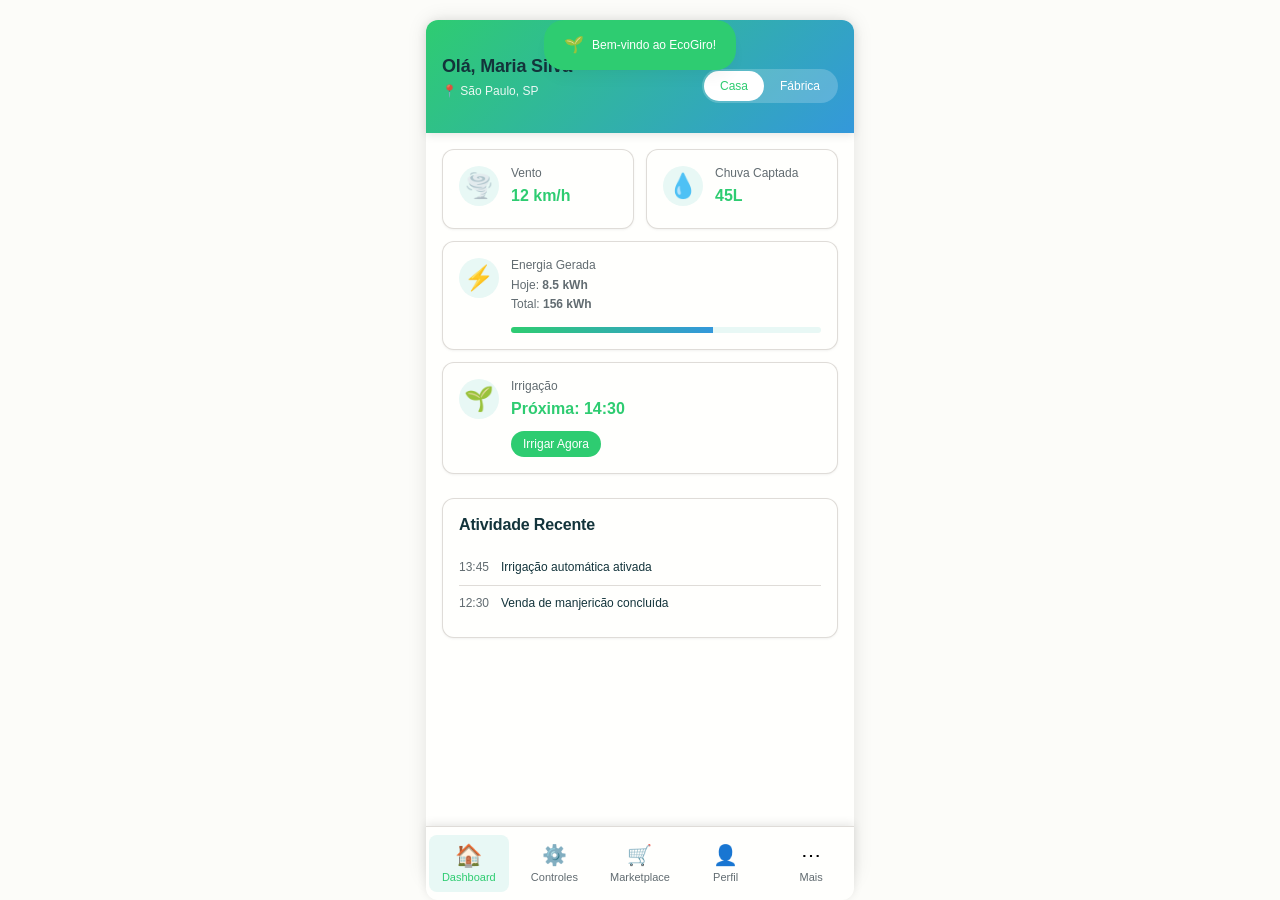
==== index.html @ 29ad1ee0 "deploy do protótipo do app" ====
<!DOCTYPE html>
<html lang="pt-BR">
<head>
    <meta charset="UTF-8">
    <meta name="viewport" content="width=device-width, initial-scale=1.0">
    <title>EPP - EcoGiro Personal Platform</title>
    <link rel="stylesheet" href="style.css">
</head>
<body>
    <!-- App Container -->
    <div class="app-container">
        <!-- Header with Mode Toggle -->
        <header class="app-header">
            <div class="header-content">
                <div class="user-greeting">
                    <h1>Olá, <span id="user-name">Maria Silva</span></h1>
                    <p class="location">📍 <span id="user-location">São Paulo, SP</span></p>
                </div>
                <div class="mode-toggle">
                    <button class="toggle-btn active" data-mode="casa">Casa</button>
                    <button class="toggle-btn" data-mode="fabrica">Fábrica</button>
                </div>
            </div>
        </header>

        <!-- Main Content -->
        <main class="app-main">
            <!-- Dashboard Screen -->
            <div class="screen active" id="dashboard-screen">
                <!-- Casa Dashboard -->
                <div class="mode-content casa-mode active">
                    <div class="metrics-grid">
                        <div class="metric-card">
                            <div class="metric-icon">🌪️</div>
                            <div class="metric-content">
                                <span class="metric-label">Vento</span>
                                <span class="metric-value" id="wind-speed">12 km/h</span>
                            </div>
                        </div>
                        <div class="metric-card">
                            <div class="metric-icon">💧</div>
                            <div class="metric-content">
                                <span class="metric-label">Chuva Captada</span>
                                <span class="metric-value" id="rain-collected">45L</span>
                            </div>
                        </div>
                        <div class="metric-card wide">
                            <div class="metric-icon">⚡</div>
                            <div class="metric-content">
                                <span class="metric-label">Energia Gerada</span>
                                <div class="energy-stats">
                                    <span class="energy-today">Hoje: <strong id="energy-today">8.5 kWh</strong></span>
                                    <span class="energy-total">Total: <strong id="energy-total">156 kWh</strong></span>
                                </div>
                                <div class="progress-bar">
                                    <div class="progress-fill" style="width: 65%"></div>
                                </div>
                            </div>
                        </div>
                        <div class="metric-card wide">
                            <div class="metric-icon">🌱</div>
                            <div class="metric-content">
                                <span class="metric-label">Irrigação</span>
                                <span class="metric-value" id="irrigation-status">Próxima: 14:30</span>
                                <button class="quick-action-btn">Irrigar Agora</button>
                            </div>
                        </div>
                    </div>
                    <div class="recent-activity">
                        <h3>Atividade Recente</h3>
                        <div class="activity-item">
                            <span class="activity-time">13:45</span>
                            <span class="activity-text">Irrigação automática ativada</span>
                        </div>
                        <div class="activity-item">
                            <span class="activity-time">12:30</span>
                            <span class="activity-text">Venda de manjericão concluída</span>
                        </div>
                    </div>
                </div>

                <!-- Fábrica Dashboard -->
                <div class="mode-content fabrica-mode">
                    <div class="metrics-grid">
                        <div class="metric-card">
                            <div class="metric-icon">🏭</div>
                            <div class="metric-content">
                                <span class="metric-label">Fumaça Captada</span>
                                <span class="metric-value" id="smoke-captured">89%</span>
                            </div>
                        </div>
                        <div class="metric-card">
                            <div class="metric-icon">⚡</div>
                            <div class="metric-content">
                                <span class="metric-label">Energia Gerada</span>
                                <span class="metric-value" id="energy-generated">245 kWh</span>
                            </div>
                        </div>
                        <div class="metric-card wide">
                            <div class="metric-icon">🌍</div>
                            <div class="metric-content">
                                <span class="metric-label">Redução de CO₂</span>
                                <span class="metric-value" id="co2-reduction">1.2 ton</span>
                                <div class="environmental-impact">
                                    <span class="impact-text">Equivale a 52 árvores plantadas</span>
                                </div>
                            </div>
                        </div>
                        <div class="metric-card">
                            <div class="metric-icon">🌡️</div>
                            <div class="metric-content">
                                <span class="metric-label">Temperatura</span>
                                <span class="metric-value" id="system-temp">65°C</span>
                            </div>
                        </div>
                        <div class="metric-card">
                            <div class="metric-icon">📊</div>
                            <div class="metric-content">
                                <span class="metric-label">Eficiência</span>
                                <span class="metric-value" id="efficiency">94%</span>
                            </div>
                        </div>
                    </div>
                    <div class="cost-savings">
                        <h3>Economia Total</h3>
                        <div class="savings-amount" id="cost-savings">R$ 3.450</div>
                        <div class="savings-period">Este mês</div>
                    </div>
                </div>
            </div>

            <!-- Controls Screen -->
            <div class="screen" id="controls-screen">
                <!-- Casa Controls -->
                <div class="mode-content casa-mode active">
                    <div class="control-section">
                        <h3>Controle de Irrigação</h3>
                        <div class="irrigation-toggle">
                            <button class="toggle-option active">Automático</button>
                            <button class="toggle-option">Manual</button>
                        </div>
                        <div class="irrigation-schedule">
                            <h4>Agendamento</h4>
                            <div class="schedule-options">
                                <div class="schedule-card">
                                    <span class="schedule-time">06:00</span>
                                    <span class="schedule-status active">Ativo</span>
                                </div>
                                <div class="schedule-card">
                                    <span class="schedule-time">14:30</span>
                                    <span class="schedule-status active">Ativo</span>
                                </div>
                                <div class="schedule-card">
                                    <span class="schedule-time">18:00</span>
                                    <span class="schedule-status">Inativo</span>
                                </div>
                            </div>
                        </div>
                        <div class="garden-status">
                            <h4>Status do Jardim</h4>
                            <div class="plant-sensors">
                                <div class="sensor-item">
                                    <span class="sensor-name">Zona 1 - Temperos</span>
                                    <span class="sensor-status good">●</span>
                                </div>
                                <div class="sensor-item">
                                    <span class="sensor-name">Zona 2 - Hortaliças</span>
                                    <span class="sensor-status warning">●</span>
                                </div>
                                <div class="sensor-item">
                                    <span class="sensor-name">Zona 3 - Flores</span>
                                    <span class="sensor-status good">●</span>
                                </div>
                            </div>
                        </div>
                    </div>
                </div>

                <!-- Fábrica Controls -->
                <div class="mode-content fabrica-mode">
                    <div class="control-section">
                        <h3>Monitoramento de Equipamentos</h3>
                        <div class="equipment-grid">
                            <div class="equipment-card">
                                <div class="equipment-icon">🌪️</div>
                                <div class="equipment-info">
                                    <h4>Turbinas</h4>
                                    <span class="equipment-status">1850 RPM</span>
                                    <span class="equipment-health good">Funcionando</span>
                                </div>
                            </div>
                            <div class="equipment-card">
                                <div class="equipment-icon">🔧</div>
                                <div class="equipment-info">
                                    <h4>Filtros de Carbono</h4>
                                    <span class="equipment-status">92% Eficiência</span>
                                    <span class="equipment-health good">Ótimo</span>
                                </div>
                            </div>
                            <div class="equipment-card">
                                <div class="equipment-icon">⚡</div>
                                <div class="equipment-info">
                                    <h4>Aerogeradores</h4>
                                    <span class="equipment-status">245 kWh</span>
                                    <span class="equipment-health warning">Manutenção em 15d</span>
                                </div>
                            </div>
                        </div>
                        <div class="maintenance-alerts">
                            <h4>Alertas de Manutenção</h4>
                            <div class="alert-item">
                                <span class="alert-priority medium">●</span>
                                <div class="alert-content">
                                    <span class="alert-text">Limpeza filtros - Zona A</span>
                                    <span class="alert-date">Em 3 dias</span>
                                </div>
                            </div>
                        </div>
                    </div>
                </div>
            </div>

            <!-- Marketplace/Certificates Screen -->
            <div class="screen" id="marketplace-screen">
                <!-- Casa Marketplace -->
                <div class="mode-content casa-mode active">
                    <div class="marketplace-header">
                        <h3>Marketplace de Plantas</h3>
                        <div class="search-filters">
                            <input type="text" placeholder="Buscar plantas..." class="search-input">
                            <select class="filter-select">
                                <option>Todas as categorias</option>
                                <option>Temperos</option>
                                <option>Hortaliças</option>
                                <option>Flores</option>
                            </select>
                        </div>
                    </div>
                    <div class="plants-grid" id="plants-grid">
                        <!-- Plants will be populated by JavaScript -->
                    </div>
                </div>

                <!-- Fábrica Certificates -->
                <div class="mode-content fabrica-mode">
                    <div class="certificates-section">
                        <h3>Certificações e Relatórios</h3>
                        <div class="certificates-grid">
                            <div class="certificate-card">
                                <div class="certificate-icon">📜</div>
                                <div class="certificate-info">
                                    <h4>ISO 14001</h4>
                                    <span class="certificate-status valid">Válido até 2025</span>
                                </div>
                            </div>
                            <div class="certificate-card">
                                <div class="certificate-icon">🌱</div>
                                <div class="certificate-info">
                                    <h4>ESG Compliance</h4>
                                    <span class="certificate-status valid">Atualizado</span>
                                </div>
                            </div>
                            <div class="certificate-card">
                                <div class="certificate-icon">💰</div>
                                <div class="certificate-info">
                                    <h4>Créditos de Carbono</h4>
                                    <span class="certificate-status">145 créditos</span>
                                </div>
                            </div>
                        </div>
                        <div class="reports-section">
                            <h4>Relatórios Automáticos</h4>
                            <button class="btn btn--primary">Gerar Relatório Mensal</button>
                            <button class="btn btn--outline">Histórico de Auditoria</button>
                        </div>
                    </div>
                </div>
            </div>

            <!-- Profile Screen -->
            <div class="screen" id="profile-screen">
                <div class="profile-header">
                    <div class="profile-avatar">👤</div>
                    <div class="profile-info">
                        <h3 id="profile-name">Maria Silva</h3>
                        <div class="profile-level">
                            <span class="level-badge">Nível <span id="user-level">15</span></span>
                            <div class="level-progress">
                                <div class="level-progress-fill" style="width: 75%"></div>
                            </div>
                        </div>
                    </div>
                </div>
                <div class="sustainability-score">
                    <h4>Pontuação de Sustentabilidade</h4>
                    <div class="score-circle">
                        <div class="score-value" id="sustainability-score">2450</div>
                        <div class="score-label">pontos</div>
                    </div>
                </div>
                <div class="achievements-section">
                    <h4>Conquistas</h4>
                    <div class="achievements-grid" id="achievements-grid">
                        <!-- Achievements will be populated by JavaScript -->
                    </div>
                </div>
                <div class="stats-section">
                    <h4>Estatísticas</h4>
                    <div class="stats-grid">
                        <div class="stat-item">
                            <span class="stat-value" id="plants-sold">23</span>
                            <span class="stat-label">Plantas vendidas</span>
                        </div>
                        <div class="stat-item">
                            <span class="stat-value" id="water-saved">340L</span>
                            <span class="stat-label">Água economizada</span>
                        </div>
                        <div class="stat-item">
                            <span class="stat-value" id="energy-generated-stat">156 kWh</span>
                            <span class="stat-label">Energia gerada</span>
                        </div>
                    </div>
                </div>
            </div>

            <!-- More Screen -->
            <div class="screen" id="more-screen">
                <div class="more-content">
                    <h3>Configurações e Mais</h3>
                    <div class="settings-group">
                        <h4>Preferências</h4>
                        <div class="setting-item">
                            <span class="setting-label">Tema escuro</span>
                            <div class="toggle-switch">
                                <input type="checkbox" id="dark-mode-toggle">
                                <label for="dark-mode-toggle"></label>
                            </div>
                        </div>
                        <div class="setting-item">
                            <span class="setting-label">Notificações</span>
                            <div class="toggle-switch">
                                <input type="checkbox" id="notifications-toggle" checked>
                                <label for="notifications-toggle"></label>
                            </div>
                        </div>
                    </div>
                    <div class="settings-group">
                        <h4>Conta</h4>
                        <div class="setting-item">
                            <span class="setting-label">Editar Perfil</span>
                            <span class="setting-arrow">›</span>
                        </div>
                        <div class="setting-item">
                            <span class="setting-label">Conectar com Cooperativas</span>
                            <span class="setting-arrow">›</span>
                        </div>
                    </div>
                    <div class="settings-group">
                        <h4>Suporte</h4>
                        <div class="setting-item">
                            <span class="setting-label">Central de Ajuda</span>
                            <span class="setting-arrow">›</span>
                        </div>
                        <div class="setting-item">
                            <span class="setting-label">Fale Conosco</span>
                            <span class="setting-arrow">›</span>
                        </div>
                    </div>
                </div>
            </div>
        </main>

        <!-- Bottom Navigation -->
        <nav class="bottom-nav">
            <button class="nav-tab active" data-screen="dashboard">
                <span class="nav-icon">🏠</span>
                <span class="nav-label">Dashboard</span>
            </button>
            <button class="nav-tab" data-screen="controls">
                <span class="nav-icon">⚙️</span>
                <span class="nav-label">Controles</span>
            </button>
            <button class="nav-tab" data-screen="marketplace">
                <span class="nav-icon">🛒</span>
                <span class="nav-label">Marketplace</span>
            </button>
            <button class="nav-tab" data-screen="profile">
                <span class="nav-icon">👤</span>
                <span class="nav-label">Perfil</span>
            </button>
            <button class="nav-tab" data-screen="more">
                <span class="nav-icon">⋯</span>
                <span class="nav-label">Mais</span>
            </button>
        </nav>
    </div>

    <!-- Notification Toast -->
    <div id="notification-toast" class="notification-toast">
        <div class="toast-content">
            <span class="toast-icon">🔔</span>
            <span class="toast-message">Irrigação automática iniciada</span>
        </div>
    </div>

    <script src="app.js"></script>
</body>
</html>
---- style.css ----
:root {
  /* Colors */
  --color-background: rgba(252, 252, 249, 1);
  --color-surface: rgba(255, 255, 253, 1);
  --color-text: rgba(19, 52, 59, 1);
  --color-text-secondary: rgba(98, 108, 113, 1);
  --color-primary: rgba(33, 128, 141, 1);
  --color-primary-hover: rgba(29, 116, 128, 1);
  --color-primary-active: rgba(26, 104, 115, 1);
  --color-secondary: rgba(94, 82, 64, 0.12);
  --color-secondary-hover: rgba(94, 82, 64, 0.2);
  --color-secondary-active: rgba(94, 82, 64, 0.25);
  --color-border: rgba(94, 82, 64, 0.2);
  --color-btn-primary-text: rgba(252, 252, 249, 1);
  --color-card-border: rgba(94, 82, 64, 0.12);
  --color-card-border-inner: rgba(94, 82, 64, 0.12);
  --color-error: rgba(192, 21, 47, 1);
  --color-success: rgba(33, 128, 141, 1);
  --color-warning: rgba(168, 75, 47, 1);
  --color-info: rgba(98, 108, 113, 1);
  --color-focus-ring: rgba(33, 128, 141, 0.4);
  --color-select-caret: rgba(19, 52, 59, 0.8);

  /* Common style patterns */
  --focus-ring: 0 0 0 3px var(--color-focus-ring);
  --focus-outline: 2px solid var(--color-primary);
  --status-bg-opacity: 0.15;
  --status-border-opacity: 0.25;
  --select-caret-light: url("data:image/svg+xml,%3Csvg xmlns='http://www.w3.org/2000/svg' width='16' height='16' viewBox='0 0 24 24' fill='none' stroke='%23134252' stroke-width='2' stroke-linecap='round' stroke-linejoin='round'%3E%3Cpolyline points='6 9 12 15 18 9'%3E%3C/polyline%3E%3C/svg%3E");
  --select-caret-dark: url("data:image/svg+xml,%3Csvg xmlns='http://www.w3.org/2000/svg' width='16' height='16' viewBox='0 0 24 24' fill='none' stroke='%23f5f5f5' stroke-width='2' stroke-linecap='round' stroke-linejoin='round'%3E%3Cpolyline points='6 9 12 15 18 9'%3E%3C/polyline%3E%3C/svg%3E");

  /* RGB versions for opacity control */
  --color-success-rgb: 33, 128, 141;
  --color-error-rgb: 192, 21, 47;
  --color-warning-rgb: 168, 75, 47;
  --color-info-rgb: 98, 108, 113;

  /* Typography */
  --font-family-base: "FKGroteskNeue", "Geist", "Inter", -apple-system,
    BlinkMacSystemFont, "Segoe UI", Roboto, sans-serif;
  --font-family-mono: "Berkeley Mono", ui-monospace, SFMono-Regular, Menlo,
    Monaco, Consolas, monospace;
  --font-size-xs: 11px;
  --font-size-sm: 12px;
  --font-size-base: 14px;
  --font-size-md: 14px;
  --font-size-lg: 16px;
  --font-size-xl: 18px;
  --font-size-2xl: 20px;
  --font-size-3xl: 24px;
  --font-size-4xl: 30px;
  --font-weight-normal: 400;
  --font-weight-medium: 500;
  --font-weight-semibold: 550;
  --font-weight-bold: 600;
  --line-height-tight: 1.2;
  --line-height-normal: 1.5;
  --letter-spacing-tight: -0.01em;

  /* Spacing */
  --space-0: 0;
  --space-1: 1px;
  --space-2: 2px;
  --space-4: 4px;
  --space-6: 6px;
  --space-8: 8px;
  --space-10: 10px;
  --space-12: 12px;
  --space-16: 16px;
  --space-20: 20px;
  --space-24: 24px;
  --space-32: 32px;

  /* Border Radius */
  --radius-sm: 6px;
  --radius-base: 8px;
  --radius-md: 10px;
  --radius-lg: 12px;
  --radius-full: 9999px;

  /* Shadows */
  --shadow-xs: 0 1px 2px rgba(0, 0, 0, 0.02);
  --shadow-sm: 0 1px 3px rgba(0, 0, 0, 0.04), 0 1px 2px rgba(0, 0, 0, 0.02);
  --shadow-md: 0 4px 6px -1px rgba(0, 0, 0, 0.04),
    0 2px 4px -1px rgba(0, 0, 0, 0.02);
  --shadow-lg: 0 10px 15px -3px rgba(0, 0, 0, 0.04),
    0 4px 6px -2px rgba(0, 0, 0, 0.02);
  --shadow-inset-sm: inset 0 1px 0 rgba(255, 255, 255, 0.15),
    inset 0 -1px 0 rgba(0, 0, 0, 0.03);

  /* Animation */
  --duration-fast: 150ms;
  --duration-normal: 250ms;
  --ease-standard: cubic-bezier(0.16, 1, 0.3, 1);

  /* Layout */
  --container-sm: 640px;
  --container-md: 768px;
  --container-lg: 1024px;
  --container-xl: 1280px;
}

/* Dark mode colors */
@media (prefers-color-scheme: dark) {
  :root {
    --color-background: rgba(31, 33, 33, 1);
    --color-surface: rgba(38, 40, 40, 1);
    --color-text: rgba(245, 245, 245, 1);
    --color-text-secondary: rgba(167, 169, 169, 0.7);
    --color-primary: rgba(50, 184, 198, 1);
    --color-primary-hover: rgba(45, 166, 178, 1);
    --color-primary-active: rgba(41, 150, 161, 1);
    --color-secondary: rgba(119, 124, 124, 0.15);
    --color-secondary-hover: rgba(119, 124, 124, 0.25);
    --color-secondary-active: rgba(119, 124, 124, 0.3);
    --color-border: rgba(119, 124, 124, 0.3);
    --color-error: rgba(255, 84, 89, 1);
    --color-success: rgba(50, 184, 198, 1);
    --color-warning: rgba(230, 129, 97, 1);
    --color-info: rgba(167, 169, 169, 1);
    --color-focus-ring: rgba(50, 184, 198, 0.4);
    --color-btn-primary-text: rgba(19, 52, 59, 1);
    --color-card-border: rgba(119, 124, 124, 0.2);
    --color-card-border-inner: rgba(119, 124, 124, 0.15);
    --shadow-inset-sm: inset 0 1px 0 rgba(255, 255, 255, 0.1),
      inset 0 -1px 0 rgba(0, 0, 0, 0.15);
    --button-border-secondary: rgba(119, 124, 124, 0.2);
    --color-border-secondary: rgba(119, 124, 124, 0.2);
    --color-select-caret: rgba(245, 245, 245, 0.8);

    /* Common style patterns - updated for dark mode */
    --focus-ring: 0 0 0 3px var(--color-focus-ring);
    --focus-outline: 2px solid var(--color-primary);
    --status-bg-opacity: 0.15;
    --status-border-opacity: 0.25;
    --select-caret-light: url("data:image/svg+xml,%3Csvg xmlns='http://www.w3.org/2000/svg' width='16' height='16' viewBox='0 0 24 24' fill='none' stroke='%23134252' stroke-width='2' stroke-linecap='round' stroke-linejoin='round'%3E%3Cpolyline points='6 9 12 15 18 9'%3E%3C/polyline%3E%3C/svg%3E");
    --select-caret-dark: url("data:image/svg+xml,%3Csvg xmlns='http://www.w3.org/2000/svg' width='16' height='16' viewBox='0 0 24 24' fill='none' stroke='%23f5f5f5' stroke-width='2' stroke-linecap='round' stroke-linejoin='round'%3E%3Cpolyline points='6 9 12 15 18 9'%3E%3C/polyline%3E%3C/svg%3E");

    /* RGB versions for dark mode */
    --color-success-rgb: 50, 184, 198;
    --color-error-rgb: 255, 84, 89;
    --color-warning-rgb: 230, 129, 97;
    --color-info-rgb: 167, 169, 169;
  }
}

/* Data attribute for manual theme switching */
[data-color-scheme="dark"] {
  --color-background: rgba(31, 33, 33, 1);
  --color-surface: rgba(38, 40, 40, 1);
  --color-text: rgba(245, 245, 245, 1);
  --color-text-secondary: rgba(167, 169, 169, 0.7);
  --color-primary: rgba(50, 184, 198, 1);
  --color-primary-hover: rgba(45, 166, 178, 1);
  --color-primary-active: rgba(41, 150, 161, 1);
  --color-secondary: rgba(119, 124, 124, 0.15);
  --color-secondary-hover: rgba(119, 124, 124, 0.25);
  --color-secondary-active: rgba(119, 124, 124, 0.3);
  --color-border: rgba(119, 124, 124, 0.3);
  --color-error: rgba(255, 84, 89, 1);
  --color-success: rgba(50, 184, 198, 1);
  --color-warning: rgba(230, 129, 97, 1);
  --color-info: rgba(167, 169, 169, 1);
  --color-focus-ring: rgba(50, 184, 198, 0.4);
  --color-btn-primary-text: rgba(19, 52, 59, 1);
  --color-card-border: rgba(119, 124, 124, 0.15);
  --color-card-border-inner: rgba(119, 124, 124, 0.15);
  --shadow-inset-sm: inset 0 1px 0 rgba(255, 255, 255, 0.1),
    inset 0 -1px 0 rgba(0, 0, 0, 0.15);
  --color-border-secondary: rgba(119, 124, 124, 0.2);
  --color-select-caret: rgba(245, 245, 245, 0.8);

  /* Common style patterns - updated for dark mode */
  --focus-ring: 0 0 0 3px var(--color-focus-ring);
  --focus-outline: 2px solid var(--color-primary);
  --status-bg-opacity: 0.15;
  --status-border-opacity: 0.25;
  --select-caret-light: url("data:image/svg+xml,%3Csvg xmlns='http://www.w3.org/2000/svg' width='16' height='16' viewBox='0 0 24 24' fill='none' stroke='%23134252' stroke-width='2' stroke-linecap='round' stroke-linejoin='round'%3E%3Cpolyline points='6 9 12 15 18 9'%3E%3C/polyline%3E%3C/svg%3E");
  --select-caret-dark: url("data:image/svg+xml,%3Csvg xmlns='http://www.w3.org/2000/svg' width='16' height='16' viewBox='0 0 24 24' fill='none' stroke='%23f5f5f5' stroke-width='2' stroke-linecap='round' stroke-linejoin='round'%3E%3Cpolyline points='6 9 12 15 18 9'%3E%3C/polyline%3E%3C/svg%3E");

  /* RGB versions for dark mode */
  --color-success-rgb: 50, 184, 198;
  --color-error-rgb: 255, 84, 89;
  --color-warning-rgb: 230, 129, 97;
  --color-info-rgb: 167, 169, 169;
}

[data-color-scheme="light"] {
  --color-background: rgba(252, 252, 249, 1);
  --color-surface: rgba(255, 255, 253, 1);
  --color-text: rgba(19, 52, 59, 1);
  --color-text-secondary: rgba(98, 108, 113, 1);
  --color-primary: rgba(33, 128, 141, 1);
  --color-primary-hover: rgba(29, 116, 128, 1);
  --color-primary-active: rgba(26, 104, 115, 1);
  --color-secondary: rgba(94, 82, 64, 0.12);
  --color-secondary-hover: rgba(94, 82, 64, 0.2);
  --color-secondary-active: rgba(94, 82, 64, 0.25);
  --color-border: rgba(94, 82, 64, 0.2);
  --color-btn-primary-text: rgba(252, 252, 249, 1);
  --color-card-border: rgba(94, 82, 64, 0.12);
  --color-card-border-inner: rgba(94, 82, 64, 0.12);
  --color-error: rgba(192, 21, 47, 1);
  --color-success: rgba(33, 128, 141, 1);
  --color-warning: rgba(168, 75, 47, 1);
  --color-info: rgba(98, 108, 113, 1);
  --color-focus-ring: rgba(33, 128, 141, 0.4);

  /* RGB versions for light mode */
  --color-success-rgb: 33, 128, 141;
  --color-error-rgb: 192, 21, 47;
  --color-warning-rgb: 168, 75, 47;
  --color-info-rgb: 98, 108, 113;
}

/* Base styles */
html {
  font-size: var(--font-size-base);
  font-family: var(--font-family-base);
  line-height: var(--line-height-normal);
  color: var(--color-text);
  background-color: var(--color-background);
  -webkit-font-smoothing: antialiased;
  box-sizing: border-box;
}

body {
  margin: 0;
  padding: 0;
}

*,
*::before,
*::after {
  box-sizing: inherit;
}

/* Typography */
h1,
h2,
h3,
h4,
h5,
h6 {
  margin: 0;
  font-weight: var(--font-weight-semibold);
  line-height: var(--line-height-tight);
  color: var(--color-text);
  letter-spacing: var(--letter-spacing-tight);
}

h1 {
  font-size: var(--font-size-4xl);
}
h2 {
  font-size: var(--font-size-3xl);
}
h3 {
  font-size: var(--font-size-2xl);
}
h4 {
  font-size: var(--font-size-xl);
}
h5 {
  font-size: var(--font-size-lg);
}
h6 {
  font-size: var(--font-size-md);
}

p {
  margin: 0 0 var(--space-16) 0;
}

a {
  color: var(--color-primary);
  text-decoration: none;
  transition: color var(--duration-fast) var(--ease-standard);
}

a:hover {
  color: var(--color-primary-hover);
}

code,
pre {
  font-family: var(--font-family-mono);
  font-size: calc(var(--font-size-base) * 0.95);
  background-color: var(--color-secondary);
  border-radius: var(--radius-sm);
}

code {
  padding: var(--space-1) var(--space-4);
}

pre {
  padding: var(--space-16);
  margin: var(--space-16) 0;
  overflow: auto;
  border: 1px solid var(--color-border);
}

pre code {
  background: none;
  padding: 0;
}

/* Buttons */
.btn {
  display: inline-flex;
  align-items: center;
  justify-content: center;
  padding: var(--space-8) var(--space-16);
  border-radius: var(--radius-base);
  font-size: var(--font-size-base);
  font-weight: 500;
  line-height: 1.5;
  cursor: pointer;
  transition: all var(--duration-normal) var(--ease-standard);
  border: none;
  text-decoration: none;
  position: relative;
}

.btn:focus-visible {
  outline: none;
  box-shadow: var(--focus-ring);
}

.btn--primary {
  background: var(--color-primary);
  color: var(--color-btn-primary-text);
}

.btn--primary:hover {
  background: var(--color-primary-hover);
}

.btn--primary:active {
  background: var(--color-primary-active);
}

.btn--secondary {
  background: var(--color-secondary);
  color: var(--color-text);
}

.btn--secondary:hover {
  background: var(--color-secondary-hover);
}

.btn--secondary:active {
  background: var(--color-secondary-active);
}

.btn--outline {
  background: transparent;
  border: 1px solid var(--color-border);
  color: var(--color-text);
}

.btn--outline:hover {
  background: var(--color-secondary);
}

.btn--sm {
  padding: var(--space-4) var(--space-12);
  font-size: var(--font-size-sm);
  border-radius: var(--radius-sm);
}

.btn--lg {
  padding: var(--space-10) var(--space-20);
  font-size: var(--font-size-lg);
  border-radius: var(--radius-md);
}

.btn--full-width {
  width: 100%;
}

.btn:disabled {
  opacity: 0.5;
  cursor: not-allowed;
}

/* Form elements */
.form-control {
  display: block;
  width: 100%;
  padding: var(--space-8) var(--space-12);
  font-size: var(--font-size-md);
  line-height: 1.5;
  color: var(--color-text);
  background-color: var(--color-surface);
  border: 1px solid var(--color-border);
  border-radius: var(--radius-base);
  transition: border-color var(--duration-fast) var(--ease-standard),
    box-shadow var(--duration-fast) var(--ease-standard);
}

textarea.form-control {
  font-family: var(--font-family-base);
  font-size: var(--font-size-base);
}

select.form-control {
  padding: var(--space-8) var(--space-12);
  -webkit-appearance: none;
  -moz-appearance: none;
  appearance: none;
  background-image: var(--select-caret-light);
  background-repeat: no-repeat;
  background-position: right var(--space-12) center;
  background-size: 16px;
  padding-right: var(--space-32);
}

/* Add a dark mode specific caret */
@media (prefers-color-scheme: dark) {
  select.form-control {
    background-image: var(--select-caret-dark);
  }
}

/* Also handle data-color-scheme */
[data-color-scheme="dark"] select.form-control {
  background-image: var(--select-caret-dark);
}

[data-color-scheme="light"] select.form-control {
  background-image: var(--select-caret-light);
}

.form-control:focus {
  border-color: var(--color-primary);
  outline: var(--focus-outline);
}

.form-label {
  display: block;
  margin-bottom: var(--space-8);
  font-weight: var(--font-weight-medium);
  font-size: var(--font-size-sm);
}

.form-group {
  margin-bottom: var(--space-16);
}

/* Card component */
.card {
  background-color: var(--color-surface);
  border-radius: var(--radius-lg);
  border: 1px solid var(--color-card-border);
  box-shadow: var(--shadow-sm);
  overflow: hidden;
  transition: box-shadow var(--duration-normal) var(--ease-standard);
}

.card:hover {
  box-shadow: var(--shadow-md);
}

.card__body {
  padding: var(--space-16);
}

.card__header,
.card__footer {
  padding: var(--space-16);
  border-bottom: 1px solid var(--color-card-border-inner);
}

/* Status indicators - simplified with CSS variables */
.status {
  display: inline-flex;
  align-items: center;
  padding: var(--space-6) var(--space-12);
  border-radius: var(--radius-full);
  font-weight: var(--font-weight-medium);
  font-size: var(--font-size-sm);
}

.status--success {
  background-color: rgba(
    var(--color-success-rgb, 33, 128, 141),
    var(--status-bg-opacity)
  );
  color: var(--color-success);
  border: 1px solid
    rgba(var(--color-success-rgb, 33, 128, 141), var(--status-border-opacity));
}

.status--error {
  background-color: rgba(
    var(--color-error-rgb, 192, 21, 47),
    var(--status-bg-opacity)
  );
  color: var(--color-error);
  border: 1px solid
    rgba(var(--color-error-rgb, 192, 21, 47), var(--status-border-opacity));
}

.status--warning {
  background-color: rgba(
    var(--color-warning-rgb, 168, 75, 47),
    var(--status-bg-opacity)
  );
  color: var(--color-warning);
  border: 1px solid
    rgba(var(--color-warning-rgb, 168, 75, 47), var(--status-border-opacity));
}

.status--info {
  background-color: rgba(
    var(--color-info-rgb, 98, 108, 113),
    var(--status-bg-opacity)
  );
  color: var(--color-info);
  border: 1px solid
    rgba(var(--color-info-rgb, 98, 108, 113), var(--status-border-opacity));
}

/* Container layout */
.container {
  width: 100%;
  margin-right: auto;
  margin-left: auto;
  padding-right: var(--space-16);
  padding-left: var(--space-16);
}

@media (min-width: 640px) {
  .container {
    max-width: var(--container-sm);
  }
}
@media (min-width: 768px) {
  .container {
    max-width: var(--container-md);
  }
}
@media (min-width: 1024px) {
  .container {
    max-width: var(--container-lg);
  }
}
@media (min-width: 1280px) {
  .container {
    max-width: var(--container-xl);
  }
}

/* Utility classes */
.flex {
  display: flex;
}
.flex-col {
  flex-direction: column;
}
.items-center {
  align-items: center;
}
.justify-center {
  justify-content: center;
}
.justify-between {
  justify-content: space-between;
}
.gap-4 {
  gap: var(--space-4);
}
.gap-8 {
  gap: var(--space-8);
}
.gap-16 {
  gap: var(--space-16);
}

.m-0 {
  margin: 0;
}
.mt-8 {
  margin-top: var(--space-8);
}
.mb-8 {
  margin-bottom: var(--space-8);
}
.mx-8 {
  margin-left: var(--space-8);
  margin-right: var(--space-8);
}
.my-8 {
  margin-top: var(--space-8);
  margin-bottom: var(--space-8);
}

.p-0 {
  padding: 0;
}
.py-8 {
  padding-top: var(--space-8);
  padding-bottom: var(--space-8);
}
.px-8 {
  padding-left: var(--space-8);
  padding-right: var(--space-8);
}
.py-16 {
  padding-top: var(--space-16);
  padding-bottom: var(--space-16);
}
.px-16 {
  padding-left: var(--space-16);
  padding-right: var(--space-16);
}

.block {
  display: block;
}
.hidden {
  display: none;
}

/* Accessibility */
.sr-only {
  position: absolute;
  width: 1px;
  height: 1px;
  padding: 0;
  margin: -1px;
  overflow: hidden;
  clip: rect(0, 0, 0, 0);
  white-space: nowrap;
  border-width: 0;
}

:focus-visible {
  outline: var(--focus-outline);
  outline-offset: 2px;
}

/* Dark mode specifics */
[data-color-scheme="dark"] .btn--outline {
  border: 1px solid var(--color-border-secondary);
}

@font-face {
  font-family: 'FKGroteskNeue';
  src: url('https://r2cdn.perplexity.ai/fonts/FKGroteskNeue.woff2')
    format('woff2');
}

/* Custom sustainable color scheme */
:root {
  /* Override design system colors for sustainability theme */
  --color-eco-primary: #2ECC71;
  --color-eco-secondary: #3498DB;
  --color-eco-accent: #27AE60;
  --color-eco-light: #E8F8F5;
  --color-eco-dark: #1E8449;
  --color-eco-blue-light: #EBF5FB;
  --color-eco-warning: #F39C12;
  --color-eco-danger: #E74C3C;
  
  /* Mobile-first spacing */
  --mobile-padding: 16px;
  --mobile-margin: 12px;
  --card-radius: 12px;
  --header-height: 80px;
  --bottom-nav-height: 70px;
}

/* Base styles */
* {
  margin: 0;
  padding: 0;
  box-sizing: border-box;
}

body {
  font-family: var(--font-family-base);
  background-color: var(--color-background);
  color: var(--color-text);
  line-height: 1.6;
  overflow-x: hidden;
}

.app-container {
  min-height: 100vh;
  display: flex;
  flex-direction: column;
  max-width: 428px;
  margin: 0 auto;
  background-color: var(--color-surface);
  box-shadow: 0 0 20px rgba(0, 0, 0, 0.1);
}

/* Header Styles */
.app-header {
  background: linear-gradient(135deg, var(--color-eco-primary), var(--color-eco-secondary));
  color: white;
  padding: var(--mobile-padding);
  padding-top: calc(var(--mobile-padding) + 20px);
  position: sticky;
  top: 0;
  z-index: 100;
  box-shadow: 0 2px 10px rgba(0, 0, 0, 0.1);
}

.header-content {
  display: flex;
  justify-content: space-between;
  align-items: center;
  gap: 16px;
}

.user-greeting {
  flex: 1;
  min-width: 0;
}

.user-greeting h1 {
  font-size: var(--font-size-xl);
  font-weight: var(--font-weight-bold);
  margin-bottom: 4px;
  white-space: nowrap;
  overflow: hidden;
  text-overflow: ellipsis;
}

.location {
  font-size: var(--font-size-sm);
  opacity: 0.9;
  white-space: nowrap;
  overflow: hidden;
  text-overflow: ellipsis;
}

.mode-toggle {
  display: flex;
  background: rgba(255, 255, 255, 0.2);
  border-radius: 20px;
  padding: 2px;
  flex-shrink: 0;
}

.toggle-btn {
  padding: 8px 16px;
  border: none;
  background: transparent;
  color: white;
  border-radius: 18px;
  font-size: var(--font-size-sm);
  font-weight: var(--font-weight-medium);
  cursor: pointer;
  transition: all var(--duration-normal) var(--ease-standard);
  white-space: nowrap;
}

.toggle-btn.active {
  background: white;
  color: var(--color-eco-primary);
}

/* Main Content */
.app-main {
  flex: 1;
  padding: var(--mobile-padding);
  padding-bottom: calc(var(--bottom-nav-height) + var(--mobile-padding));
  overflow-y: auto;
}

.screen {
  display: none;
  animation: fadeIn 0.3s ease-in-out;
}

.screen.active {
  display: block;
}

@keyframes fadeIn {
  from { opacity: 0; transform: translateY(20px); }
  to { opacity: 1; transform: translateY(0); }
}

.mode-content {
  display: none;
}

.mode-content.active {
  display: block;
}

/* Metrics Grid - Fixed spacing issues */
.metrics-grid {
  display: grid;
  grid-template-columns: 1fr 1fr;
  gap: var(--mobile-margin);
  margin-bottom: 24px;
  align-items: start;
}

.metric-card {
  background: var(--color-surface);
  border-radius: var(--card-radius);
  padding: var(--mobile-padding);
  border: 1px solid var(--color-border);
  box-shadow: var(--shadow-sm);
  transition: all var(--duration-normal) var(--ease-standard);
  display: flex;
  align-items: flex-start;
  gap: 12px;
  min-height: 80px;
}

.metric-card:hover {
  transform: translateY(-2px);
  box-shadow: var(--shadow-md);
}

.metric-card.wide {
  grid-column: span 2;
  min-height: 100px;
}

.metric-icon {
  font-size: 24px;
  width: 40px;
  height: 40px;
  display: flex;
  align-items: center;
  justify-content: center;
  background: var(--color-eco-light);
  border-radius: 50%;
  flex-shrink: 0;
}

.metric-content {
  flex: 1;
  min-width: 0;
  display: flex;
  flex-direction: column;
  justify-content: flex-start;
}

.metric-label {
  display: block;
  font-size: var(--font-size-sm);
  color: var(--color-text-secondary);
  margin-bottom: 6px;
  line-height: 1.2;
}

.metric-value {
  font-size: var(--font-size-lg);
  font-weight: var(--font-weight-bold);
  color: var(--color-eco-primary);
  line-height: 1.2;
  margin-bottom: 4px;
}

.energy-stats {
  display: flex;
  flex-direction: column;
  gap: 4px;
  margin-bottom: 12px;
}

.energy-today, .energy-total {
  font-size: var(--font-size-sm);
  color: var(--color-text-secondary);
  line-height: 1.2;
}

.progress-bar {
  width: 100%;
  height: 6px;
  background: var(--color-eco-light);
  border-radius: 3px;
  overflow: hidden;
  margin-top: 4px;
}

.progress-fill {
  height: 100%;
  background: linear-gradient(90deg, var(--color-eco-primary), var(--color-eco-secondary));
  transition: width 0.8s ease;
}

.quick-action-btn {
  background: var(--color-eco-primary);
  color: white;
  border: none;
  padding: 6px 12px;
  border-radius: 20px;
  font-size: var(--font-size-sm);
  font-weight: var(--font-weight-medium);
  cursor: pointer;
  transition: background var(--duration-fast) var(--ease-standard);
  margin-top: 8px;
  align-self: flex-start;
}

.quick-action-btn:hover {
  background: var(--color-eco-accent);
}

/* Recent Activity */
.recent-activity {
  background: var(--color-surface);
  border-radius: var(--card-radius);
  padding: var(--mobile-padding);
  border: 1px solid var(--color-border);
  box-shadow: var(--shadow-sm);
}

.recent-activity h3 {
  font-size: var(--font-size-lg);
  margin-bottom: 16px;
  color: var(--color-text);
}

.activity-item {
  display: flex;
  align-items: center;
  gap: 12px;
  padding: 8px 0;
  border-bottom: 1px solid var(--color-border);
}

.activity-item:last-child {
  border-bottom: none;
}

.activity-time {
  font-size: var(--font-size-sm);
  color: var(--color-text-secondary);
  font-weight: var(--font-weight-medium);
  flex-shrink: 0;
}

.activity-text {
  flex: 1;
  font-size: var(--font-size-sm);
  line-height: 1.3;
}

/* Fábrica specific styles */
.environmental-impact {
  margin-top: 6px;
}

.impact-text {
  font-size: var(--font-size-xs);
  color: var(--color-text-secondary);
  font-style: italic;
  line-height: 1.2;
}

.cost-savings {
  background: linear-gradient(135deg, var(--color-eco-primary), var(--color-eco-secondary));
  color: white;
  border-radius: var(--card-radius);
  padding: var(--mobile-padding);
  text-align: center;
  margin-top: 20px;
}

.cost-savings h3 {
  font-size: var(--font-size-lg);
  margin-bottom: 8px;
}

.savings-amount {
  font-size: var(--font-size-4xl);
  font-weight: var(--font-weight-bold);
  margin-bottom: 4px;
  line-height: 1.1;
}

.savings-period {
  font-size: var(--font-size-sm);
  opacity: 0.9;
}

/* Controls Screen */
.control-section {
  background: var(--color-surface);
  border-radius: var(--card-radius);
  padding: var(--mobile-padding);
  border: 1px solid var(--color-border);
  box-shadow: var(--shadow-sm);
}

.control-section h3 {
  margin-bottom: 16px;
  color: var(--color-text);
}

.irrigation-toggle {
  display: flex;
  background: var(--color-eco-light);
  border-radius: 25px;
  padding: 4px;
  margin-bottom: 20px;
}

.toggle-option {
  flex: 1;
  padding: 10px;
  border: none;
  background: transparent;
  border-radius: 21px;
  font-size: var(--font-size-sm);
  font-weight: var(--font-weight-medium);
  cursor: pointer;
  transition: all var(--duration-normal) var(--ease-standard);
}

.toggle-option.active {
  background: var(--color-eco-primary);
  color: white;
}

.irrigation-schedule h4 {
  margin-bottom: 12px;
  font-size: var(--font-size-md);
  color: var(--color-text);
}

.schedule-options {
  display: flex;
  flex-direction: column;
  gap: 8px;
  margin-bottom: 20px;
}

.schedule-card {
  display: flex;
  justify-content: space-between;
  align-items: center;
  padding: 12px 16px;
  background: var(--color-eco-light);
  border-radius: 8px;
  border: 1px solid var(--color-border);
}

.schedule-time {
  font-weight: var(--font-weight-medium);
  color: var(--color-text);
}

.schedule-status {
  font-size: var(--font-size-sm);
  padding: 4px 8px;
  border-radius: 12px;
  font-weight: var(--font-weight-medium);
}

.schedule-status.active {
  background: var(--color-eco-primary);
  color: white;
}

.garden-status h4 {
  margin-bottom: 12px;
  font-size: var(--font-size-md);
  color: var(--color-text);
}

.plant-sensors {
  display: flex;
  flex-direction: column;
  gap: 8px;
}

.sensor-item {
  display: flex;
  justify-content: space-between;
  align-items: center;
  padding: 12px 16px;
  background: var(--color-eco-light);
  border-radius: 8px;
  border: 1px solid var(--color-border);
}

.sensor-name {
  font-weight: var(--font-weight-medium);
  color: var(--color-text);
}

.sensor-status {
  font-size: 16px;
}

.sensor-status.good {
  color: var(--color-eco-primary);
}

.sensor-status.warning {
  color: var(--color-eco-warning);
}

/* Equipment Grid */
.equipment-grid {
  display: grid;
  grid-template-columns: 1fr;
  gap: var(--mobile-margin);
  margin-bottom: 20px;
}

.equipment-card {
  display: flex;
  align-items: center;
  gap: 12px;
  padding: var(--mobile-padding);
  background: var(--color-eco-light);
  border-radius: var(--card-radius);
  border: 1px solid var(--color-border);
}

.equipment-icon {
  font-size: 24px;
  width: 40px;
  height: 40px;
  display: flex;
  align-items: center;
  justify-content: center;
  background: var(--color-surface);
  border-radius: 50%;
  flex-shrink: 0;
}

.equipment-info {
  flex: 1;
  min-width: 0;
}

.equipment-info h4 {
  margin-bottom: 4px;
  font-size: var(--font-size-md);
  color: var(--color-text);
}

.equipment-status {
  display: block;
  font-size: var(--font-size-sm);
  color: var(--color-text-secondary);
  margin-bottom: 4px;
}

.equipment-health {
  font-size: var(--font-size-xs);
  padding: 2px 6px;
  border-radius: 10px;
  font-weight: var(--font-weight-medium);
}

.equipment-health.good {
  background: var(--color-eco-light);
  color: var(--color-eco-primary);
}

.equipment-health.warning {
  background: rgba(243, 156, 18, 0.1);
  color: var(--color-eco-warning);
}

.maintenance-alerts h4 {
  margin-bottom: 12px;
  font-size: var(--font-size-md);
  color: var(--color-text);
}

.alert-item {
  display: flex;
  align-items: center;
  gap: 12px;
  padding: 12px 16px;
  background: var(--color-eco-light);
  border-radius: 8px;
  border: 1px solid var(--color-border);
  margin-bottom: 8px;
}

.alert-priority {
  font-size: 16px;
  flex-shrink: 0;
}

.alert-priority.medium {
  color: var(--color-eco-warning);
}

.alert-content {
  flex: 1;
  min-width: 0;
}

.alert-text {
  display: block;
  font-weight: var(--font-weight-medium);
  color: var(--color-text);
  margin-bottom: 2px;
}

.alert-date {
  font-size: var(--font-size-xs);
  color: var(--color-text-secondary);
}

/* Marketplace */
.marketplace-header {
  margin-bottom: 20px;
}

.marketplace-header h3 {
  margin-bottom: 16px;
  color: var(--color-text);
}

.search-filters {
  display: flex;
  gap: 8px;
  margin-bottom: 16px;
}

.search-input {
  flex: 1;
  padding: 10px 12px;
  border: 1px solid var(--color-border);
  border-radius: 8px;
  font-size: var(--font-size-sm);
  background: var(--color-surface);
  color: var(--color-text);
}

.filter-select {
  padding: 10px 12px;
  border: 1px solid var(--color-border);
  border-radius: 8px;
  font-size: var(--font-size-sm);
  background: var(--color-surface);
  color: var(--color-text);
}

.plants-grid {
  display: grid;
  grid-template-columns: 1fr;
  gap: var(--mobile-margin);
}

.plant-card {
  background: var(--color-surface);
  border-radius: var(--card-radius);
  padding: var(--mobile-padding);
  border: 1px solid var(--color-border);
  box-shadow: var(--shadow-sm);
  transition: all var(--duration-normal) var(--ease-standard);
}

.plant-card:hover {
  transform: translateY(-2px);
  box-shadow: var(--shadow-md);
}

.plant-header {
  display: flex;
  justify-content: space-between;
  align-items: center;
  margin-bottom: 8px;
}

.plant-name {
  font-size: var(--font-size-lg);
  font-weight: var(--font-weight-bold);
  color: var(--color-text);
}

.plant-price {
  font-size: var(--font-size-lg);
  font-weight: var(--font-weight-bold);
  color: var(--color-eco-primary);
}

.plant-seller {
  font-size: var(--font-size-sm);
  color: var(--color-text-secondary);
  margin-bottom: 4px;
}

.plant-rating {
  display: flex;
  align-items: center;
  gap: 4px;
  margin-bottom: 12px;
}

.rating-stars {
  color: var(--color-eco-warning);
  font-size: var(--font-size-sm);
}

.rating-value {
  font-size: var(--font-size-sm);
  color: var(--color-text-secondary);
}

.plant-actions {
  display: flex;
  gap: 8px;
}

.btn-buy {
  flex: 1;
  background: var(--color-eco-primary);
  color: white;
  border: none;
  padding: 8px 16px;
  border-radius: 6px;
  font-size: var(--font-size-sm);
  font-weight: var(--font-weight-medium);
  cursor: pointer;
  transition: background var(--duration-fast) var(--ease-standard);
}

.btn-buy:hover {
  background: var(--color-eco-accent);
}

.btn-favorite {
  background: var(--color-eco-light);
  color: var(--color-eco-primary);
  border: none;
  padding: 8px 12px;
  border-radius: 6px;
  font-size: var(--font-size-sm);
  cursor: pointer;
  transition: all var(--duration-fast) var(--ease-standard);
}

.btn-favorite:hover {
  background: var(--color-eco-primary);
  color: white;
}

/* Certificates */
.certificates-section {
  background: var(--color-surface);
  border-radius: var(--card-radius);
  padding: var(--mobile-padding);
  border: 1px solid var(--color-border);
  box-shadow: var(--shadow-sm);
}

.certificates-section h3 {
  margin-bottom: 16px;
  color: var(--color-text);
}

.certificates-grid {
  display: grid;
  grid-template-columns: 1fr;
  gap: var(--mobile-margin);
  margin-bottom: 20px;
}

.certificate-card {
  display: flex;
  align-items: center;
  gap: 12px;
  padding: var(--mobile-padding);
  background: var(--color-eco-light);
  border-radius: var(--card-radius);
  border: 1px solid var(--color-border);
}

.certificate-icon {
  font-size: 24px;
  width: 40px;
  height: 40px;
  display: flex;
  align-items: center;
  justify-content: center;
  background: var(--color-surface);
  border-radius: 50%;
  flex-shrink: 0;
}

.certificate-info {
  flex: 1;
  min-width: 0;
}

.certificate-info h4 {
  margin-bottom: 4px;
  font-size: var(--font-size-md);
  color: var(--color-text);
}

.certificate-status {
  font-size: var(--font-size-sm);
  color: var(--color-text-secondary);
}

.certificate-status.valid {
  color: var(--color-eco-primary);
  font-weight: var(--font-weight-medium);
}

.reports-section h4 {
  margin-bottom: 12px;
  font-size: var(--font-size-md);
  color: var(--color-text);
}

.reports-section {
  display: flex;
  flex-direction: column;
  gap: 8px;
}

/* Profile */
.profile-header {
  display: flex;
  align-items: center;
  gap: 16px;
  background: var(--color-surface);
  border-radius: var(--card-radius);
  padding: var(--mobile-padding);
  border: 1px solid var(--color-border);
  box-shadow: var(--shadow-sm);
  margin-bottom: 20px;
}

.profile-avatar {
  width: 60px;
  height: 60px;
  background: var(--color-eco-light);
  border-radius: 50%;
  display: flex;
  align-items: center;
  justify-content: center;
  font-size: 24px;
  flex-shrink: 0;
}

.profile-info {
  flex: 1;
  min-width: 0;
}

.profile-info h3 {
  margin-bottom: 8px;
  color: var(--color-text);
}

.level-badge {
  background: var(--color-eco-primary);
  color: white;
  padding: 4px 8px;
  border-radius: 12px;
  font-size: var(--font-size-xs);
  font-weight: var(--font-weight-medium);
  margin-bottom: 8px;
  display: inline-block;
}

.level-progress {
  width: 120px;
  height: 4px;
  background: var(--color-eco-light);
  border-radius: 2px;
  overflow: hidden;
}

.level-progress-fill {
  height: 100%;
  background: var(--color-eco-primary);
  transition: width 0.8s ease;
}

.sustainability-score {
  background: linear-gradient(135deg, var(--color-eco-primary), var(--color-eco-secondary));
  color: white;
  border-radius: var(--card-radius);
  padding: var(--mobile-padding);
  text-align: center;
  margin-bottom: 20px;
}

.sustainability-score h4 {
  margin-bottom: 16px;
  font-size: var(--font-size-lg);
}

.score-circle {
  width: 100px;
  height: 100px;
  border: 3px solid rgba(255, 255, 255, 0.3);
  border-radius: 50%;
  display: flex;
  flex-direction: column;
  align-items: center;
  justify-content: center;
  margin: 0 auto;
  position: relative;
}

.score-value {
  font-size: var(--font-size-2xl);
  font-weight: var(--font-weight-bold);
  line-height: 1;
}

.score-label {
  font-size: var(--font-size-xs);
  opacity: 0.9;
}

.achievements-section {
  background: var(--color-surface);
  border-radius: var(--card-radius);
  padding: var(--mobile-padding);
  border: 1px solid var(--color-border);
  box-shadow: var(--shadow-sm);
  margin-bottom: 20px;
}

.achievements-section h4 {
  margin-bottom: 16px;
  color: var(--color-text);
}

.achievements-grid {
  display: grid;
  grid-template-columns: 1fr;
  gap: var(--mobile-margin);
}

.achievement-card {
  display: flex;
  align-items: center;
  gap: 12px;
  padding: 12px;
  background: var(--color-eco-light);
  border-radius: 8px;
  border: 1px solid var(--color-border);
  opacity: 0.6;
  transition: opacity var(--duration-normal) var(--ease-standard);
}

.achievement-card.unlocked {
  opacity: 1;
}

.achievement-icon {
  font-size: 24px;
  width: 40px;
  height: 40px;
  display: flex;
  align-items: center;
  justify-content: center;
  background: var(--color-surface);
  border-radius: 50%;
  flex-shrink: 0;
}

.achievement-info {
  flex: 1;
  min-width: 0;
}

.achievement-info h5 {
  margin-bottom: 4px;
  font-size: var(--font-size-md);
  color: var(--color-text);
}

.achievement-description {
  font-size: var(--font-size-sm);
  color: var(--color-text-secondary);
}

.stats-section {
  background: var(--color-surface);
  border-radius: var(--card-radius);
  padding: var(--mobile-padding);
  border: 1px solid var(--color-border);
  box-shadow: var(--shadow-sm);
}

.stats-section h4 {
  margin-bottom: 16px;
  color: var(--color-text);
}

.stats-grid {
  display: grid;
  grid-template-columns: repeat(3, 1fr);
  gap: var(--mobile-margin);
}

.stat-item {
  text-align: center;
  padding: 16px 8px;
  background: var(--color-eco-light);
  border-radius: 8px;
  border: 1px solid var(--color-border);
}

.stat-value {
  display: block;
  font-size: var(--font-size-xl);
  font-weight: var(--font-weight-bold);
  color: var(--color-eco-primary);
  margin-bottom: 4px;
}

.stat-label {
  font-size: var(--font-size-xs);
  color: var(--color-text-secondary);
  line-height: 1.2;
}

/* More Screen */
.more-content {
  background: var(--color-surface);
  border-radius: var(--card-radius);
  padding: var(--mobile-padding);
  border: 1px solid var(--color-border);
  box-shadow: var(--shadow-sm);
}

.more-content h3 {
  margin-bottom: 20px;
  color: var(--color-text);
}

.settings-group {
  margin-bottom: 24px;
}

.settings-group h4 {
  margin-bottom: 12px;
  font-size: var(--font-size-md);
  color: var(--color-text);
}

.setting-item {
  display: flex;
  justify-content: space-between;
  align-items: center;
  padding: 12px 16px;
  background: var(--color-eco-light);
  border-radius: 8px;
  border: 1px solid var(--color-border);
  margin-bottom: 8px;
  cursor: pointer;
  transition: background var(--duration-fast) var(--ease-standard);
}

.setting-item:hover {
  background: var(--color-eco-light);
}

.setting-label {
  font-size: var(--font-size-sm);
  color: var(--color-text);
}

.setting-arrow {
  font-size: var(--font-size-lg);
  color: var(--color-text-secondary);
}

.toggle-switch {
  position: relative;
  width: 44px;
  height: 24px;
}

.toggle-switch input {
  opacity: 0;
  width: 0;
  height: 0;
}

.toggle-switch label {
  position: absolute;
  cursor: pointer;
  top: 0;
  left: 0;
  right: 0;
  bottom: 0;
  background-color: var(--color-border);
  transition: 0.3s;
  border-radius: 12px;
}

.toggle-switch label:before {
  position: absolute;
  content: "";
  height: 20px;
  width: 20px;
  left: 2px;
  bottom: 2px;
  background-color: white;
  transition: 0.3s;
  border-radius: 50%;
}

.toggle-switch input:checked + label {
  background-color: var(--color-eco-primary);
}

.toggle-switch input:checked + label:before {
  transform: translateX(20px);
}

/* Bottom Navigation */
.bottom-nav {
  position: fixed;
  bottom: 0;
  left: 50%;
  transform: translateX(-50%);
  max-width: 428px;
  width: 100%;
  background: var(--color-surface);
  border-top: 1px solid var(--color-border);
  display: flex;
  justify-content: space-around;
  padding: 8px 0;
  z-index: 100;
  box-shadow: 0 -2px 10px rgba(0, 0, 0, 0.1);
}

.nav-tab {
  display: flex;
  flex-direction: column;
  align-items: center;
  gap: 4px;
  padding: 8px 12px;
  background: none;
  border: none;
  cursor: pointer;
  transition: all var(--duration-fast) var(--ease-standard);
  border-radius: 8px;
  flex: 1;
  max-width: 80px;
}

.nav-tab:hover {
  background: var(--color-eco-light);
}

.nav-tab.active {
  background: var(--color-eco-light);
}

.nav-tab.active .nav-icon {
  transform: scale(1.1);
}

.nav-tab.active .nav-label {
  color: var(--color-eco-primary);
  font-weight: var(--font-weight-medium);
}

.nav-icon {
  font-size: 20px;
  transition: transform var(--duration-fast) var(--ease-standard);
}

.nav-label {
  font-size: var(--font-size-xs);
  color: var(--color-text-secondary);
  transition: color var(--duration-fast) var(--ease-standard);
  text-align: center;
  line-height: 1.2;
}

/* Notification Toast */
.notification-toast {
  position: fixed;
  top: 20px;
  left: 50%;
  transform: translateX(-50%);
  background: var(--color-eco-primary);
  color: white;
  padding: 12px 20px;
  border-radius: 20px;
  box-shadow: var(--shadow-lg);
  z-index: 1000;
  opacity: 0;
  pointer-events: none;
  transition: all var(--duration-normal) var(--ease-standard);
  max-width: 90%;
}

.notification-toast.show {
  opacity: 1;
  pointer-events: auto;
  transform: translateX(-50%) translateY(0);
}

.toast-content {
  display: flex;
  align-items: center;
  gap: 8px;
}

.toast-icon {
  font-size: 16px;
  flex-shrink: 0;
}

.toast-message {
  font-size: var(--font-size-sm);
  font-weight: var(--font-weight-medium);
  line-height: 1.2;
}

/* Responsive Design */
@media (max-width: 375px) {
  .metrics-grid {
    grid-template-columns: 1fr;
  }
  
  .metric-card.wide {
    grid-column: span 1;
  }
  
  .stats-grid {
    grid-template-columns: 1fr;
  }
  
  .header-content {
    flex-direction: column;
    gap: 12px;
    align-items: stretch;
  }
  
  .user-greeting {
    text-align: center;
  }
  
  .mode-toggle {
    align-self: center;
  }
}

@media (min-width: 429px) {
  .app-container {
    border-radius: 12px;
    margin-top: 20px;
    margin-bottom: 20px;
    min-height: calc(100vh - 40px);
  }
  
  .bottom-nav {
    border-radius: 0 0 12px 12px;
  }
  
  .app-header {
    border-radius: 12px 12px 0 0;
  }
}

/* Dark mode support */
@media (prefers-color-scheme: dark) {
  :root {
    --color-eco-light: rgba(46, 204, 113, 0.1);
    --color-eco-blue-light: rgba(52, 152, 219, 0.1);
  }
}

/* Animations */
@keyframes pulse {
  0% { transform: scale(1); }
  50% { transform: scale(1.05); }
  100% { transform: scale(1); }
}

.metric-card:hover .metric-icon {
  animation: pulse 0.6s ease-in-out;
}

/* Loading states */
.loading-skeleton {
  background: linear-gradient(90deg, var(--color-eco-light) 25%, transparent 50%, var(--color-eco-light) 75%);
  background-size: 200% 100%;
  animation: shimmer 1.5s infinite;
}

@keyframes shimmer {
  0% { background-position: -200% 0; }
  100% { background-position: 200% 0; }
}
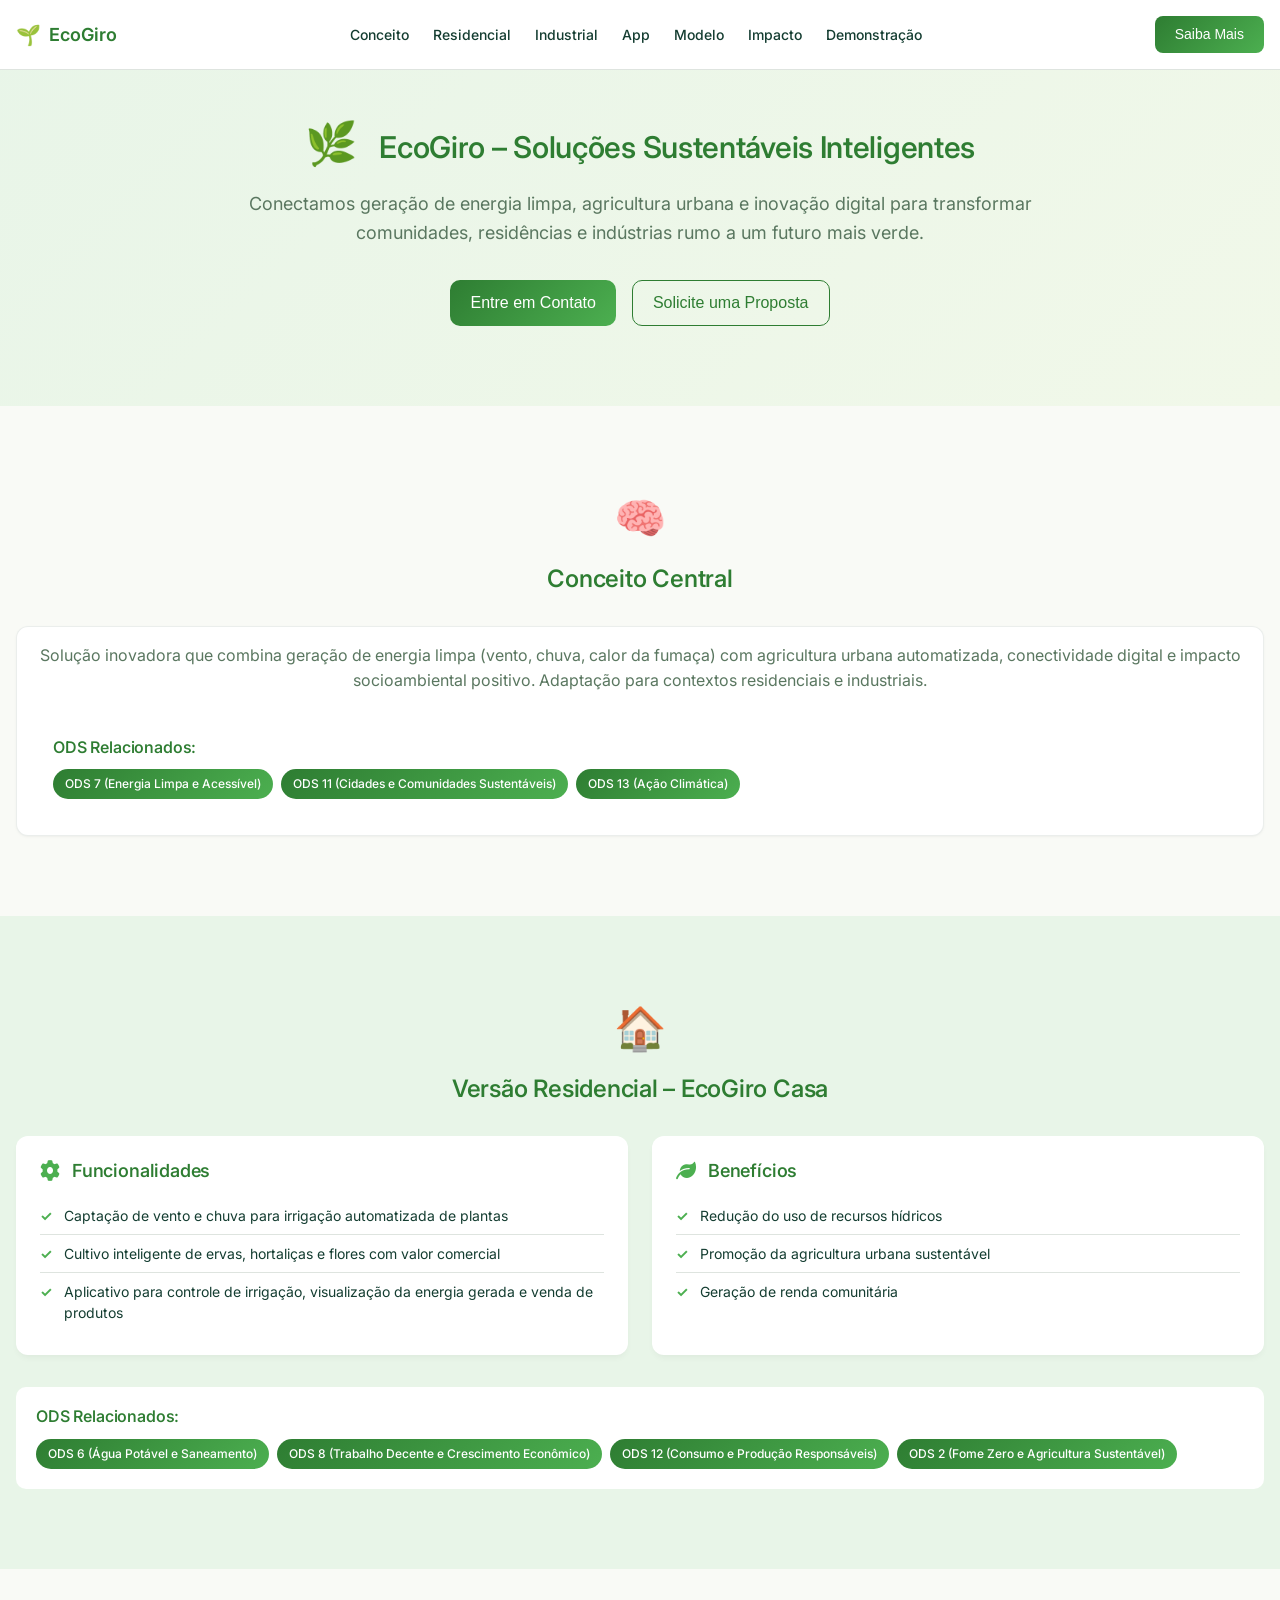
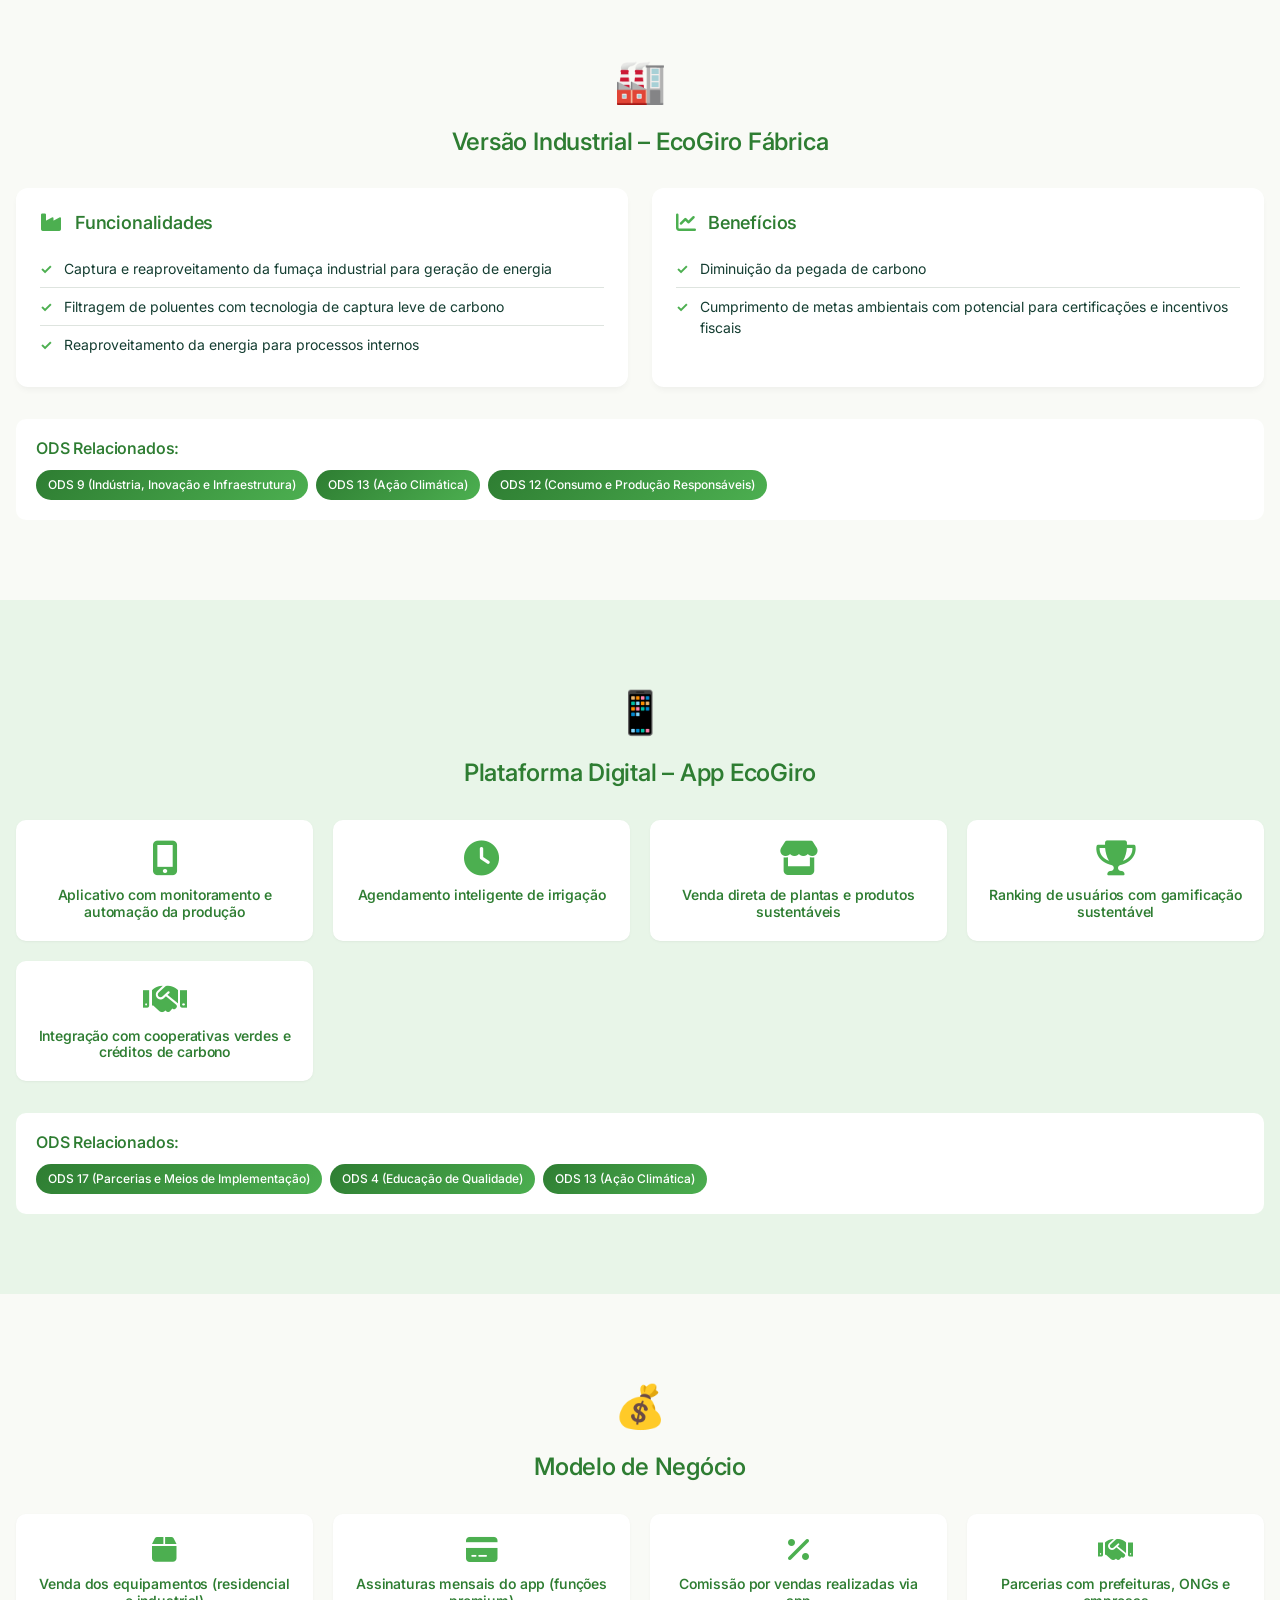
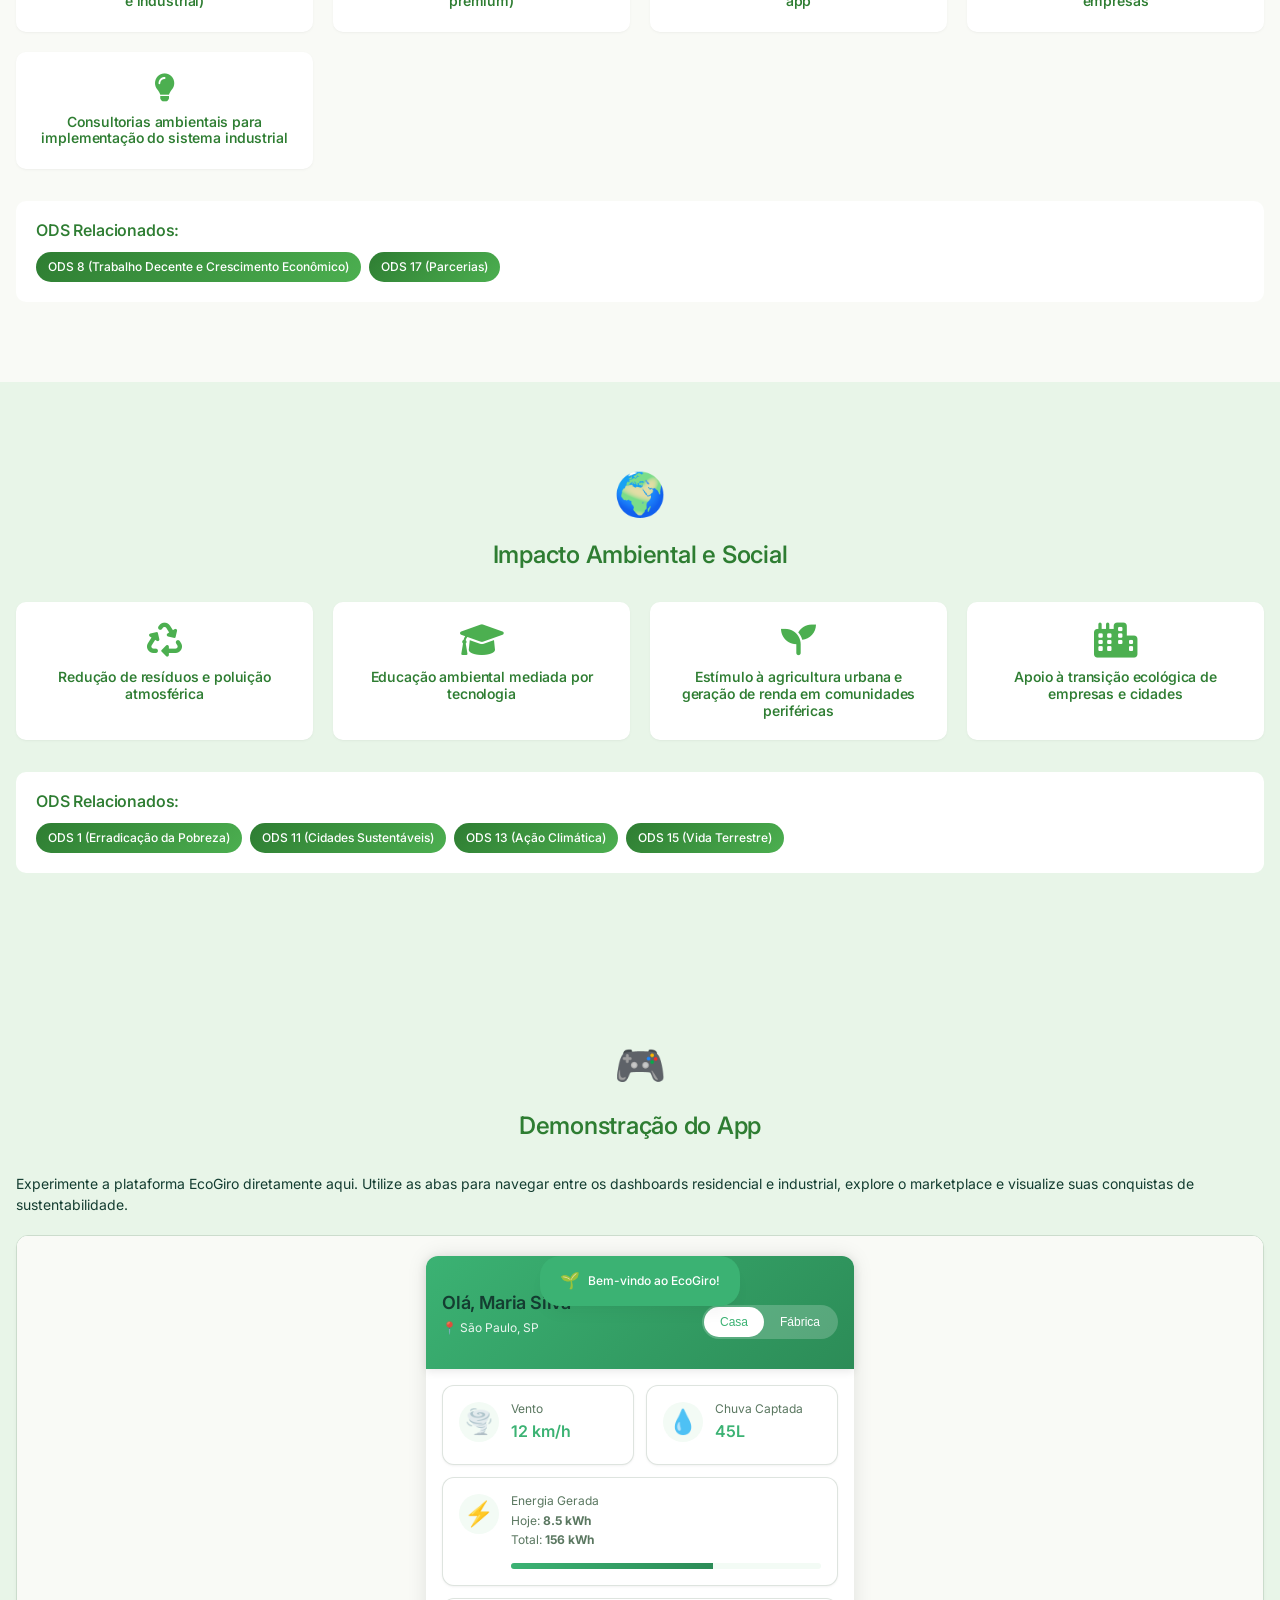
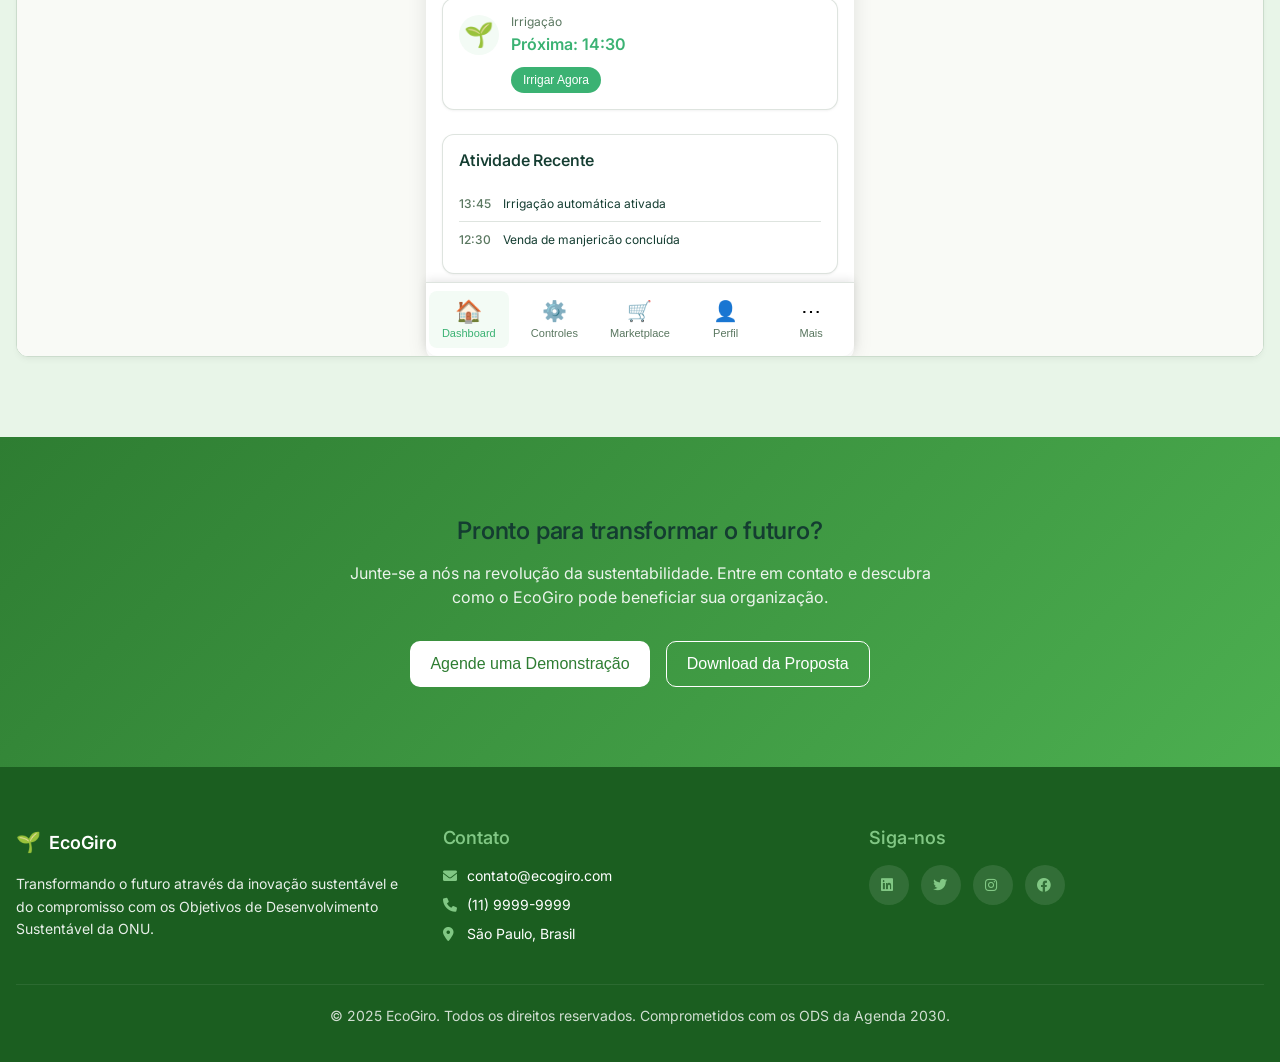
==== commit f5f859e6: "Add files via upload" ====
--- a/index.html
+++ b/index.html
@@ -3,406 +3,374 @@
 <head>
     <meta charset="UTF-8">
     <meta name="viewport" content="width=device-width, initial-scale=1.0">
-    <title>EPP - EcoGiro Personal Platform</title>
-    <link rel="stylesheet" href="style.css">
+    <!--
+      A página inicial da versão aprimorada do EcoGiro adota uma paleta de cores
+      clara e tons de verde que remetem à sustentabilidade. O título foi
+      reescrito para refletir a abrangência da solução (residencial,
+      industrial e digital) e as fontes passam a utilizar Inter, uma
+      tipografia limpa e moderna. As dependências de ícones do FontAwesome
+      permanecem para não quebrar o layout original.
+    -->
+    <title>EcoGiro – Soluções Sustentáveis Inteligentes</title>
+    <link href="https://fonts.googleapis.com/css2?family=Inter:wght@300;400;500;600;700&display=swap" rel="stylesheet">
+    <link rel="stylesheet" href="https://cdnjs.cloudflare.com/ajax/libs/font-awesome/6.0.0/css/all.min.css">
+    <!-- Estilo específico para a página inicial -->
+    <link rel="stylesheet" href="style-landing.css">
 </head>
 <body>
-    <!-- App Container -->
-    <div class="app-container">
-        <!-- Header with Mode Toggle -->
-        <header class="app-header">
+    <!-- Header -->
+    <header class="header">
+        <div class="container">
             <div class="header-content">
-                <div class="user-greeting">
-                    <h1>Olá, <span id="user-name">Maria Silva</span></h1>
-                    <p class="location">📍 <span id="user-location">São Paulo, SP</span></p>
-                </div>
-                <div class="mode-toggle">
-                    <button class="toggle-btn active" data-mode="casa">Casa</button>
-                    <button class="toggle-btn" data-mode="fabrica">Fábrica</button>
-                </div>
-            </div>
-        </header>
-
-        <!-- Main Content -->
-        <main class="app-main">
-            <!-- Dashboard Screen -->
-            <div class="screen active" id="dashboard-screen">
-                <!-- Casa Dashboard -->
-                <div class="mode-content casa-mode active">
-                    <div class="metrics-grid">
-                        <div class="metric-card">
-                            <div class="metric-icon">🌪️</div>
-                            <div class="metric-content">
-                                <span class="metric-label">Vento</span>
-                                <span class="metric-value" id="wind-speed">12 km/h</span>
-                            </div>
+                <div class="logo">
+                    <span class="logo-icon">🌱</span>
+                    <span class="logo-text">EcoGiro</span>
+                </div>
+                <nav class="nav">
+                    <!-- Navegação atualizada: além das seções originais, adicionamos
+                         uma âncora para a demonstração interativa do aplicativo. -->
+                    <a href="#conceito" class="nav-link">Conceito</a>
+                    <a href="#residencial" class="nav-link">Residencial</a>
+                    <a href="#industrial" class="nav-link">Industrial</a>
+                    <a href="#plataforma" class="nav-link">App</a>
+                    <a href="#negocio" class="nav-link">Modelo</a>
+                    <a href="#impacto" class="nav-link">Impacto</a>
+                    <a href="#demo" class="nav-link">Demonstração</a>
+                </nav>
+                <button class="btn btn--primary header-cta">Saiba Mais</button>
+            </div>
+        </div>
+    </header>
+
+    <!-- Hero Section -->
+    <section class="hero">
+        <div class="container">
+            <div class="hero-content">
+                <h1 class="hero-title">
+                    <span class="hero-emoji">🌿</span>
+                    EcoGiro – Soluções Sustentáveis Inteligentes
+                </h1>
+                <p class="hero-subtitle">
+                    Conectamos geração de energia limpa, agricultura urbana e inovação digital para transformar comunidades,
+                    residências e indústrias rumo a um futuro mais verde.
+                </p>
+                <div class="hero-cta">
+                    <button class="btn btn--primary btn--lg">Entre em Contato</button>
+                    <button class="btn btn--outline btn--lg">Solicite uma Proposta</button>
+                </div>
+            </div>
+        </div>
+    </section>
+
+    <!-- Conceito Central -->
+    <section id="conceito" class="section">
+        <div class="container">
+            <div class="section-header">
+                <span class="section-icon">🧠</span>
+                <h2 class="section-title">Conceito Central</h2>
+            </div>
+            <div class="card">
+                <div class="card__body">
+                    <p class="concept-description">
+                        Solução inovadora que combina geração de energia limpa (vento, chuva, calor da fumaça) com agricultura urbana automatizada, conectividade digital e impacto socioambiental positivo. Adaptação para contextos residenciais e industriais.
+                    </p>
+                    <div class="ods-section">
+                        <h4 class="ods-title">ODS Relacionados:</h4>
+                        <div class="ods-tags">
+                            <span class="ods-tag">ODS 7 (Energia Limpa e Acessível)</span>
+                            <span class="ods-tag">ODS 11 (Cidades e Comunidades Sustentáveis)</span>
+                            <span class="ods-tag">ODS 13 (Ação Climática)</span>
                         </div>
-                        <div class="metric-card">
-                            <div class="metric-icon">💧</div>
-                            <div class="metric-content">
-                                <span class="metric-label">Chuva Captada</span>
-                                <span class="metric-value" id="rain-collected">45L</span>
-                            </div>
-                        </div>
-                        <div class="metric-card wide">
-                            <div class="metric-icon">⚡</div>
-                            <div class="metric-content">
-                                <span class="metric-label">Energia Gerada</span>
-                                <div class="energy-stats">
-                                    <span class="energy-today">Hoje: <strong id="energy-today">8.5 kWh</strong></span>
-                                    <span class="energy-total">Total: <strong id="energy-total">156 kWh</strong></span>
-                                </div>
-                                <div class="progress-bar">
-                                    <div class="progress-fill" style="width: 65%"></div>
-                                </div>
-                            </div>
-                        </div>
-                        <div class="metric-card wide">
-                            <div class="metric-icon">🌱</div>
-                            <div class="metric-content">
-                                <span class="metric-label">Irrigação</span>
-                                <span class="metric-value" id="irrigation-status">Próxima: 14:30</span>
-                                <button class="quick-action-btn">Irrigar Agora</button>
-                            </div>
-                        </div>
-                    </div>
-                    <div class="recent-activity">
-                        <h3>Atividade Recente</h3>
-                        <div class="activity-item">
-                            <span class="activity-time">13:45</span>
-                            <span class="activity-text">Irrigação automática ativada</span>
-                        </div>
-                        <div class="activity-item">
-                            <span class="activity-time">12:30</span>
-                            <span class="activity-text">Venda de manjericão concluída</span>
-                        </div>
-                    </div>
-                </div>
-
-                <!-- Fábrica Dashboard -->
-                <div class="mode-content fabrica-mode">
-                    <div class="metrics-grid">
-                        <div class="metric-card">
-                            <div class="metric-icon">🏭</div>
-                            <div class="metric-content">
-                                <span class="metric-label">Fumaça Captada</span>
-                                <span class="metric-value" id="smoke-captured">89%</span>
-                            </div>
-                        </div>
-                        <div class="metric-card">
-                            <div class="metric-icon">⚡</div>
-                            <div class="metric-content">
-                                <span class="metric-label">Energia Gerada</span>
-                                <span class="metric-value" id="energy-generated">245 kWh</span>
-                            </div>
-                        </div>
-                        <div class="metric-card wide">
-                            <div class="metric-icon">🌍</div>
-                            <div class="metric-content">
-                                <span class="metric-label">Redução de CO₂</span>
-                                <span class="metric-value" id="co2-reduction">1.2 ton</span>
-                                <div class="environmental-impact">
-                                    <span class="impact-text">Equivale a 52 árvores plantadas</span>
-                                </div>
-                            </div>
-                        </div>
-                        <div class="metric-card">
-                            <div class="metric-icon">🌡️</div>
-                            <div class="metric-content">
-                                <span class="metric-label">Temperatura</span>
-                                <span class="metric-value" id="system-temp">65°C</span>
-                            </div>
-                        </div>
-                        <div class="metric-card">
-                            <div class="metric-icon">📊</div>
-                            <div class="metric-content">
-                                <span class="metric-label">Eficiência</span>
-                                <span class="metric-value" id="efficiency">94%</span>
-                            </div>
-                        </div>
-                    </div>
-                    <div class="cost-savings">
-                        <h3>Economia Total</h3>
-                        <div class="savings-amount" id="cost-savings">R$ 3.450</div>
-                        <div class="savings-period">Este mês</div>
-                    </div>
-                </div>
-            </div>
-
-            <!-- Controls Screen -->
-            <div class="screen" id="controls-screen">
-                <!-- Casa Controls -->
-                <div class="mode-content casa-mode active">
-                    <div class="control-section">
-                        <h3>Controle de Irrigação</h3>
-                        <div class="irrigation-toggle">
-                            <button class="toggle-option active">Automático</button>
-                            <button class="toggle-option">Manual</button>
-                        </div>
-                        <div class="irrigation-schedule">
-                            <h4>Agendamento</h4>
-                            <div class="schedule-options">
-                                <div class="schedule-card">
-                                    <span class="schedule-time">06:00</span>
-                                    <span class="schedule-status active">Ativo</span>
-                                </div>
-                                <div class="schedule-card">
-                                    <span class="schedule-time">14:30</span>
-                                    <span class="schedule-status active">Ativo</span>
-                                </div>
-                                <div class="schedule-card">
-                                    <span class="schedule-time">18:00</span>
-                                    <span class="schedule-status">Inativo</span>
-                                </div>
-                            </div>
-                        </div>
-                        <div class="garden-status">
-                            <h4>Status do Jardim</h4>
-                            <div class="plant-sensors">
-                                <div class="sensor-item">
-                                    <span class="sensor-name">Zona 1 - Temperos</span>
-                                    <span class="sensor-status good">●</span>
-                                </div>
-                                <div class="sensor-item">
-                                    <span class="sensor-name">Zona 2 - Hortaliças</span>
-                                    <span class="sensor-status warning">●</span>
-                                </div>
-                                <div class="sensor-item">
-                                    <span class="sensor-name">Zona 3 - Flores</span>
-                                    <span class="sensor-status good">●</span>
-                                </div>
-                            </div>
-                        </div>
-                    </div>
-                </div>
-
-                <!-- Fábrica Controls -->
-                <div class="mode-content fabrica-mode">
-                    <div class="control-section">
-                        <h3>Monitoramento de Equipamentos</h3>
-                        <div class="equipment-grid">
-                            <div class="equipment-card">
-                                <div class="equipment-icon">🌪️</div>
-                                <div class="equipment-info">
-                                    <h4>Turbinas</h4>
-                                    <span class="equipment-status">1850 RPM</span>
-                                    <span class="equipment-health good">Funcionando</span>
-                                </div>
-                            </div>
-                            <div class="equipment-card">
-                                <div class="equipment-icon">🔧</div>
-                                <div class="equipment-info">
-                                    <h4>Filtros de Carbono</h4>
-                                    <span class="equipment-status">92% Eficiência</span>
-                                    <span class="equipment-health good">Ótimo</span>
-                                </div>
-                            </div>
-                            <div class="equipment-card">
-                                <div class="equipment-icon">⚡</div>
-                                <div class="equipment-info">
-                                    <h4>Aerogeradores</h4>
-                                    <span class="equipment-status">245 kWh</span>
-                                    <span class="equipment-health warning">Manutenção em 15d</span>
-                                </div>
-                            </div>
-                        </div>
-                        <div class="maintenance-alerts">
-                            <h4>Alertas de Manutenção</h4>
-                            <div class="alert-item">
-                                <span class="alert-priority medium">●</span>
-                                <div class="alert-content">
-                                    <span class="alert-text">Limpeza filtros - Zona A</span>
-                                    <span class="alert-date">Em 3 dias</span>
-                                </div>
-                            </div>
-                        </div>
-                    </div>
-                </div>
-            </div>
-
-            <!-- Marketplace/Certificates Screen -->
-            <div class="screen" id="marketplace-screen">
-                <!-- Casa Marketplace -->
-                <div class="mode-content casa-mode active">
-                    <div class="marketplace-header">
-                        <h3>Marketplace de Plantas</h3>
-                        <div class="search-filters">
-                            <input type="text" placeholder="Buscar plantas..." class="search-input">
-                            <select class="filter-select">
-                                <option>Todas as categorias</option>
-                                <option>Temperos</option>
-                                <option>Hortaliças</option>
-                                <option>Flores</option>
-                            </select>
-                        </div>
-                    </div>
-                    <div class="plants-grid" id="plants-grid">
-                        <!-- Plants will be populated by JavaScript -->
-                    </div>
-                </div>
-
-                <!-- Fábrica Certificates -->
-                <div class="mode-content fabrica-mode">
-                    <div class="certificates-section">
-                        <h3>Certificações e Relatórios</h3>
-                        <div class="certificates-grid">
-                            <div class="certificate-card">
-                                <div class="certificate-icon">📜</div>
-                                <div class="certificate-info">
-                                    <h4>ISO 14001</h4>
-                                    <span class="certificate-status valid">Válido até 2025</span>
-                                </div>
-                            </div>
-                            <div class="certificate-card">
-                                <div class="certificate-icon">🌱</div>
-                                <div class="certificate-info">
-                                    <h4>ESG Compliance</h4>
-                                    <span class="certificate-status valid">Atualizado</span>
-                                </div>
-                            </div>
-                            <div class="certificate-card">
-                                <div class="certificate-icon">💰</div>
-                                <div class="certificate-info">
-                                    <h4>Créditos de Carbono</h4>
-                                    <span class="certificate-status">145 créditos</span>
-                                </div>
-                            </div>
-                        </div>
-                        <div class="reports-section">
-                            <h4>Relatórios Automáticos</h4>
-                            <button class="btn btn--primary">Gerar Relatório Mensal</button>
-                            <button class="btn btn--outline">Histórico de Auditoria</button>
-                        </div>
-                    </div>
-                </div>
-            </div>
-
-            <!-- Profile Screen -->
-            <div class="screen" id="profile-screen">
-                <div class="profile-header">
-                    <div class="profile-avatar">👤</div>
-                    <div class="profile-info">
-                        <h3 id="profile-name">Maria Silva</h3>
-                        <div class="profile-level">
-                            <span class="level-badge">Nível <span id="user-level">15</span></span>
-                            <div class="level-progress">
-                                <div class="level-progress-fill" style="width: 75%"></div>
-                            </div>
-                        </div>
-                    </div>
-                </div>
-                <div class="sustainability-score">
-                    <h4>Pontuação de Sustentabilidade</h4>
-                    <div class="score-circle">
-                        <div class="score-value" id="sustainability-score">2450</div>
-                        <div class="score-label">pontos</div>
-                    </div>
-                </div>
-                <div class="achievements-section">
-                    <h4>Conquistas</h4>
-                    <div class="achievements-grid" id="achievements-grid">
-                        <!-- Achievements will be populated by JavaScript -->
-                    </div>
-                </div>
-                <div class="stats-section">
-                    <h4>Estatísticas</h4>
-                    <div class="stats-grid">
-                        <div class="stat-item">
-                            <span class="stat-value" id="plants-sold">23</span>
-                            <span class="stat-label">Plantas vendidas</span>
-                        </div>
-                        <div class="stat-item">
-                            <span class="stat-value" id="water-saved">340L</span>
-                            <span class="stat-label">Água economizada</span>
-                        </div>
-                        <div class="stat-item">
-                            <span class="stat-value" id="energy-generated-stat">156 kWh</span>
-                            <span class="stat-label">Energia gerada</span>
-                        </div>
-                    </div>
-                </div>
-            </div>
-
-            <!-- More Screen -->
-            <div class="screen" id="more-screen">
-                <div class="more-content">
-                    <h3>Configurações e Mais</h3>
-                    <div class="settings-group">
-                        <h4>Preferências</h4>
-                        <div class="setting-item">
-                            <span class="setting-label">Tema escuro</span>
-                            <div class="toggle-switch">
-                                <input type="checkbox" id="dark-mode-toggle">
-                                <label for="dark-mode-toggle"></label>
-                            </div>
-                        </div>
-                        <div class="setting-item">
-                            <span class="setting-label">Notificações</span>
-                            <div class="toggle-switch">
-                                <input type="checkbox" id="notifications-toggle" checked>
-                                <label for="notifications-toggle"></label>
-                            </div>
-                        </div>
-                    </div>
-                    <div class="settings-group">
-                        <h4>Conta</h4>
-                        <div class="setting-item">
-                            <span class="setting-label">Editar Perfil</span>
-                            <span class="setting-arrow">›</span>
-                        </div>
-                        <div class="setting-item">
-                            <span class="setting-label">Conectar com Cooperativas</span>
-                            <span class="setting-arrow">›</span>
-                        </div>
-                    </div>
-                    <div class="settings-group">
-                        <h4>Suporte</h4>
-                        <div class="setting-item">
-                            <span class="setting-label">Central de Ajuda</span>
-                            <span class="setting-arrow">›</span>
-                        </div>
-                        <div class="setting-item">
-                            <span class="setting-label">Fale Conosco</span>
-                            <span class="setting-arrow">›</span>
-                        </div>
-                    </div>
-                </div>
-            </div>
-        </main>
-
-        <!-- Bottom Navigation -->
-        <nav class="bottom-nav">
-            <button class="nav-tab active" data-screen="dashboard">
-                <span class="nav-icon">🏠</span>
-                <span class="nav-label">Dashboard</span>
-            </button>
-            <button class="nav-tab" data-screen="controls">
-                <span class="nav-icon">⚙️</span>
-                <span class="nav-label">Controles</span>
-            </button>
-            <button class="nav-tab" data-screen="marketplace">
-                <span class="nav-icon">🛒</span>
-                <span class="nav-label">Marketplace</span>
-            </button>
-            <button class="nav-tab" data-screen="profile">
-                <span class="nav-icon">👤</span>
-                <span class="nav-label">Perfil</span>
-            </button>
-            <button class="nav-tab" data-screen="more">
-                <span class="nav-icon">⋯</span>
-                <span class="nav-label">Mais</span>
-            </button>
-        </nav>
-    </div>
-
-    <!-- Notification Toast -->
-    <div id="notification-toast" class="notification-toast">
-        <div class="toast-content">
-            <span class="toast-icon">🔔</span>
-            <span class="toast-message">Irrigação automática iniciada</span>
-        </div>
-    </div>
-
-    <script src="app.js"></script>
+                    </div>
+                </div>
+            </div>
+        </div>
+    </section>
+
+    <!-- Versão Residencial -->
+    <section id="residencial" class="section section--alt">
+        <div class="container">
+            <div class="section-header">
+                <span class="section-icon">🏠</span>
+                <h2 class="section-title">Versão Residencial – EcoGiro Casa</h2>
+            </div>
+            <div class="feature-grid">
+                <div class="feature-card">
+                    <div class="feature-header">
+                        <i class="fas fa-cog feature-icon"></i>
+                        <h3>Funcionalidades</h3>
+                    </div>
+                    <ul class="feature-list">
+                        <li>Captação de vento e chuva para irrigação automatizada de plantas</li>
+                        <li>Cultivo inteligente de ervas, hortaliças e flores com valor comercial</li>
+                        <li>Aplicativo para controle de irrigação, visualização da energia gerada e venda de produtos</li>
+                    </ul>
+                </div>
+                <div class="feature-card">
+                    <div class="feature-header">
+                        <i class="fas fa-leaf feature-icon"></i>
+                        <h3>Benefícios</h3>
+                    </div>
+                    <ul class="feature-list">
+                        <li>Redução do uso de recursos hídricos</li>
+                        <li>Promoção da agricultura urbana sustentável</li>
+                        <li>Geração de renda comunitária</li>
+                    </ul>
+                </div>
+            </div>
+            <div class="ods-section">
+                <h4 class="ods-title">ODS Relacionados:</h4>
+                <div class="ods-tags">
+                    <span class="ods-tag">ODS 6 (Água Potável e Saneamento)</span>
+                    <span class="ods-tag">ODS 8 (Trabalho Decente e Crescimento Econômico)</span>
+                    <span class="ods-tag">ODS 12 (Consumo e Produção Responsáveis)</span>
+                    <span class="ods-tag">ODS 2 (Fome Zero e Agricultura Sustentável)</span>
+                </div>
+            </div>
+        </div>
+    </section>
+
+    <!-- Versão Industrial -->
+    <section id="industrial" class="section">
+        <div class="container">
+            <div class="section-header">
+                <span class="section-icon">🏭</span>
+                <h2 class="section-title">Versão Industrial – EcoGiro Fábrica</h2>
+            </div>
+            <div class="feature-grid">
+                <div class="feature-card">
+                    <div class="feature-header">
+                        <i class="fas fa-industry feature-icon"></i>
+                        <h3>Funcionalidades</h3>
+                    </div>
+                    <ul class="feature-list">
+                        <li>Captura e reaproveitamento da fumaça industrial para geração de energia</li>
+                        <li>Filtragem de poluentes com tecnologia de captura leve de carbono</li>
+                        <li>Reaproveitamento da energia para processos internos</li>
+                    </ul>
+                </div>
+                <div class="feature-card">
+                    <div class="feature-header">
+                        <i class="fas fa-chart-line feature-icon"></i>
+                        <h3>Benefícios</h3>
+                    </div>
+                    <ul class="feature-list">
+                        <li>Diminuição da pegada de carbono</li>
+                        <li>Cumprimento de metas ambientais com potencial para certificações e incentivos fiscais</li>
+                    </ul>
+                </div>
+            </div>
+            <div class="ods-section">
+                <h4 class="ods-title">ODS Relacionados:</h4>
+                <div class="ods-tags">
+                    <span class="ods-tag">ODS 9 (Indústria, Inovação e Infraestrutura)</span>
+                    <span class="ods-tag">ODS 13 (Ação Climática)</span>
+                    <span class="ods-tag">ODS 12 (Consumo e Produção Responsáveis)</span>
+                </div>
+            </div>
+        </div>
+    </section>
+
+    <!-- Plataforma Digital -->
+    <section id="plataforma" class="section section--alt">
+        <div class="container">
+            <div class="section-header">
+                <span class="section-icon">📱</span>
+                <!-- Título ajustado para refletir a nova denominação do aplicativo -->
+                <h2 class="section-title">Plataforma Digital – App EcoGiro</h2>
+            </div>
+            <div class="platform-features">
+                <div class="platform-card">
+                    <i class="fas fa-mobile-alt platform-icon"></i>
+                    <h4>Aplicativo com monitoramento e automação da produção</h4>
+                </div>
+                <div class="platform-card">
+                    <i class="fas fa-clock platform-icon"></i>
+                    <h4>Agendamento inteligente de irrigação</h4>
+                </div>
+                <div class="platform-card">
+                    <i class="fas fa-store platform-icon"></i>
+                    <h4>Venda direta de plantas e produtos sustentáveis</h4>
+                </div>
+                <div class="platform-card">
+                    <i class="fas fa-trophy platform-icon"></i>
+                    <h4>Ranking de usuários com gamificação sustentável</h4>
+                </div>
+                <div class="platform-card">
+                    <i class="fas fa-handshake platform-icon"></i>
+                    <h4>Integração com cooperativas verdes e créditos de carbono</h4>
+                </div>
+            </div>
+            <div class="ods-section">
+                <h4 class="ods-title">ODS Relacionados:</h4>
+                <div class="ods-tags">
+                    <span class="ods-tag">ODS 17 (Parcerias e Meios de Implementação)</span>
+                    <span class="ods-tag">ODS 4 (Educação de Qualidade)</span>
+                    <span class="ods-tag">ODS 13 (Ação Climática)</span>
+                </div>
+            </div>
+        </div>
+    </section>
+
+    <!-- Modelo de Negócio -->
+    <section id="negocio" class="section">
+        <div class="container">
+            <div class="section-header">
+                <span class="section-icon">💰</span>
+                <h2 class="section-title">Modelo de Negócio</h2>
+            </div>
+            <div class="business-model">
+                <div class="business-card">
+                    <i class="fas fa-box business-icon"></i>
+                    <h4>Venda dos equipamentos (residencial e industrial)</h4>
+                </div>
+                <div class="business-card">
+                    <i class="fas fa-credit-card business-icon"></i>
+                    <h4>Assinaturas mensais do app (funções premium)</h4>
+                </div>
+                <div class="business-card">
+                    <i class="fas fa-percent business-icon"></i>
+                    <h4>Comissão por vendas realizadas via app</h4>
+                </div>
+                <div class="business-card">
+                    <i class="fas fa-handshake business-icon"></i>
+                    <h4>Parcerias com prefeituras, ONGs e empresas</h4>
+                </div>
+                <div class="business-card">
+                    <i class="fas fa-lightbulb business-icon"></i>
+                    <h4>Consultorias ambientais para implementação do sistema industrial</h4>
+                </div>
+            </div>
+            <div class="ods-section">
+                <h4 class="ods-title">ODS Relacionados:</h4>
+                <div class="ods-tags">
+                    <span class="ods-tag">ODS 8 (Trabalho Decente e Crescimento Econômico)</span>
+                    <span class="ods-tag">ODS 17 (Parcerias)</span>
+                </div>
+            </div>
+        </div>
+    </section>
+
+    <!-- Impacto Ambiental e Social -->
+    <section id="impacto" class="section section--alt">
+        <div class="container">
+            <div class="section-header">
+                <span class="section-icon">🌍</span>
+                <h2 class="section-title">Impacto Ambiental e Social</h2>
+            </div>
+            <div class="impact-grid">
+                <div class="impact-card">
+                    <i class="fas fa-recycle impact-icon"></i>
+                    <h4>Redução de resíduos e poluição atmosférica</h4>
+                </div>
+                <div class="impact-card">
+                    <i class="fas fa-graduation-cap impact-icon"></i>
+                    <h4>Educação ambiental mediada por tecnologia</h4>
+                </div>
+                <div class="impact-card">
+                    <i class="fas fa-seedling impact-icon"></i>
+                    <h4>Estímulo à agricultura urbana e geração de renda em comunidades periféricas</h4>
+                </div>
+                <div class="impact-card">
+                    <i class="fas fa-city impact-icon"></i>
+                    <h4>Apoio à transição ecológica de empresas e cidades</h4>
+                </div>
+            </div>
+            <div class="ods-section">
+                <h4 class="ods-title">ODS Relacionados:</h4>
+                <div class="ods-tags">
+                    <span class="ods-tag">ODS 1 (Erradicação da Pobreza)</span>
+                    <span class="ods-tag">ODS 11 (Cidades Sustentáveis)</span>
+                    <span class="ods-tag">ODS 13 (Ação Climática)</span>
+                    <span class="ods-tag">ODS 15 (Vida Terrestre)</span>
+                </div>
+            </div>
+        </div>
+    </section>
+
+    <!-- Demonstração Interativa -->
+    <!--
+      Esta nova seção incorpora um iframe com a interface do aplicativo EcoGiro.
+      Ela permite que os visitantes experimentem a plataforma sem sair da
+      página principal. O iframe herda o tema claro e responsivo definido
+      em style.css. Ajuste a altura conforme a necessidade para garantir
+      que todos os elementos do app fiquem visíveis. Caso o iframe não
+      carregue em contextos restritos, a seção apresenta um fallback com um
+      link para abrir o aplicativo em nova aba.
+    -->
+    <section id="demo" class="section section--alt">
+        <div class="container">
+            <div class="section-header">
+                <span class="section-icon">🎮</span>
+                <h2 class="section-title">Demonstração do App</h2>
+            </div>
+            <p class="section-description">
+                Experimente a plataforma EcoGiro diretamente aqui. Utilize as abas para navegar
+                entre os dashboards residencial e industrial, explore o marketplace e visualize
+                suas conquistas de sustentabilidade.
+            </p>
+            <div class="demo-frame-wrapper">
+                <iframe src="app.html" class="demo-iframe" title="EcoGiro App" loading="lazy" frameborder="0"></iframe>
+                <noscript>
+                    <p>Seu navegador não suporta iframes ou o JavaScript está desabilitado. <a href="app.html" target="_blank">Clique aqui para abrir o App em uma nova janela</a>.</p>
+                </noscript>
+            </div>
+        </div>
+    </section>
+
+    <!-- CTA Section -->
+    <section class="cta-section">
+        <div class="container">
+            <div class="cta-content">
+                <h2 class="cta-title">Pronto para transformar o futuro?</h2>
+                <p class="cta-description">
+                    Junte-se a nós na revolução da sustentabilidade. Entre em contato e descubra como o EcoGiro pode beneficiar sua organização.
+                </p>
+                <div class="cta-buttons">
+                    <button class="btn btn--primary btn--lg">Agende uma Demonstração</button>
+                    <button class="btn btn--outline btn--lg">Download da Proposta</button>
+                </div>
+            </div>
+        </div>
+    </section>
+
+    <!-- Footer -->
+    <footer class="footer">
+        <div class="container">
+            <div class="footer-content">
+                <div class="footer-section">
+                    <div class="footer-logo">
+                        <span class="logo-icon">🌱</span>
+                        <span class="logo-text">EcoGiro</span>
+                    </div>
+                    <p class="footer-description">
+                        Transformando o futuro através da inovação sustentável e do compromisso com os Objetivos de Desenvolvimento Sustentável da ONU.
+                    </p>
+                </div>
+                <div class="footer-section">
+                    <h4>Contato</h4>
+                    <p><i class="fas fa-envelope"></i> contato@ecogiro.com</p>
+                    <p><i class="fas fa-phone"></i> (11) 9999-9999</p>
+                    <p><i class="fas fa-map-marker-alt"></i> São Paulo, Brasil</p>
+                </div>
+                <div class="footer-section">
+                    <h4>Siga-nos</h4>
+                    <div class="social-links">
+                        <a href="#" target="_blank"><i class="fab fa-linkedin"></i></a>
+                        <a href="#" target="_blank"><i class="fab fa-twitter"></i></a>
+                        <a href="#" target="_blank"><i class="fab fa-instagram"></i></a>
+                        <a href="#" target="_blank"><i class="fab fa-facebook"></i></a>
+                    </div>
+                </div>
+            </div>
+            <div class="footer-bottom">
+                <p>&copy; 2025 EcoGiro. Todos os direitos reservados. Comprometidos com os ODS da Agenda 2030.</p>
+            </div>
+        </div>
+    </footer>
+
+
+    <!-- Script principal da landing page -->
+    <script src="landing.js"></script>
 </body>
 </html>
--- a/style-landing.css
+++ b/style-landing.css
@@ -0,0 +1,1363 @@
+
+:root {
+  /* Colors */
+  /* Fundo off‑white esverdeado */
+  --color-background: rgba(249, 250, 246, 1);
+  /* Superfície branca */
+  --color-surface: rgba(255, 255, 255, 1);
+  /* Texto primário em verde escuro */
+  --color-text: rgba(20, 61, 49, 1);
+  /* Texto secundário em verde acinzentado */
+  --color-text-secondary: rgba(90, 119, 96, 1);
+  /* Verde principal da marca */
+  --color-primary: rgba(59, 178, 115, 1);
+  --color-primary-hover: rgba(52, 163, 104, 1);
+  --color-primary-active: rgba(44, 140, 87, 1);
+  --color-secondary: rgba(90, 119, 96, 0.12);
+  --color-secondary-hover: rgba(90, 119, 96, 0.2);
+  --color-secondary-active: rgba(90, 119, 96, 0.25);
+  --color-border: rgba(90, 119, 96, 0.2);
+  --color-btn-primary-text: rgba(255, 255, 255, 1);
+  --color-card-border: rgba(90, 119, 96, 0.12);
+  --color-card-border-inner: rgba(90, 119, 96, 0.12);
+  --color-error: rgba(192, 21, 47, 1);
+  --color-success: rgba(59, 178, 115, 1);
+  --color-warning: rgba(232, 157, 67, 1);
+  --color-info: rgba(90, 119, 96, 1);
+  --color-focus-ring: rgba(59, 178, 115, 0.4);
+  --color-select-caret: rgba(20, 61, 49, 0.8);
+
+  /* Common style patterns */
+  --focus-ring: 0 0 0 3px var(--color-focus-ring);
+  --focus-outline: 2px solid var(--color-primary);
+  --status-bg-opacity: 0.15;
+  --status-border-opacity: 0.25;
+  --select-caret-light: url("data:image/svg+xml,%3Csvg xmlns='http://www.w3.org/2000/svg' width='16' height='16' viewBox='0 0 24 24' fill='none' stroke='%23134252' stroke-width='2' stroke-linecap='round' stroke-linejoin='round'%3E%3Cpolyline points='6 9 12 15 18 9'%3E%3C/polyline%3E%3C/svg%3E");
+  --select-caret-dark: url("data:image/svg+xml,%3Csvg xmlns='http://www.w3.org/2000/svg' width='16' height='16' viewBox='0 0 24 24' fill='none' stroke='%23f5f5f5' stroke-width='2' stroke-linecap='round' stroke-linejoin='round'%3E%3Cpolyline points='6 9 12 15 18 9'%3E%3C/polyline%3E%3C/svg%3E");
+
+  /* RGB versions for opacity control */
+  --color-success-rgb: 33, 128, 141;
+  --color-error-rgb: 192, 21, 47;
+  --color-warning-rgb: 168, 75, 47;
+  --color-info-rgb: 98, 108, 113;
+
+  /* Typography */
+  --font-family-base: "FKGroteskNeue", "Geist", "Inter", -apple-system,
+    BlinkMacSystemFont, "Segoe UI", Roboto, sans-serif;
+  --font-family-mono: "Berkeley Mono", ui-monospace, SFMono-Regular, Menlo,
+    Monaco, Consolas, monospace;
+  --font-size-xs: 11px;
+  --font-size-sm: 12px;
+  --font-size-base: 14px;
+  --font-size-md: 14px;
+  --font-size-lg: 16px;
+  --font-size-xl: 18px;
+  --font-size-2xl: 20px;
+  --font-size-3xl: 24px;
+  --font-size-4xl: 30px;
+  --font-weight-normal: 400;
+  --font-weight-medium: 500;
+  --font-weight-semibold: 550;
+  --font-weight-bold: 600;
+  --line-height-tight: 1.2;
+  --line-height-normal: 1.5;
+  --letter-spacing-tight: -0.01em;
+
+  /* Spacing */
+  --space-0: 0;
+  --space-1: 1px;
+  --space-2: 2px;
+  --space-4: 4px;
+  --space-6: 6px;
+  --space-8: 8px;
+  --space-10: 10px;
+  --space-12: 12px;
+  --space-16: 16px;
+  --space-20: 20px;
+  --space-24: 24px;
+  --space-32: 32px;
+
+  /* Border Radius */
+  --radius-sm: 6px;
+  --radius-base: 8px;
+  --radius-md: 10px;
+  --radius-lg: 12px;
+  --radius-full: 9999px;
+
+  /* Shadows */
+  --shadow-xs: 0 1px 2px rgba(0, 0, 0, 0.02);
+  --shadow-sm: 0 1px 3px rgba(0, 0, 0, 0.04), 0 1px 2px rgba(0, 0, 0, 0.02);
+  --shadow-md: 0 4px 6px -1px rgba(0, 0, 0, 0.04),
+    0 2px 4px -1px rgba(0, 0, 0, 0.02);
+  --shadow-lg: 0 10px 15px -3px rgba(0, 0, 0, 0.04),
+    0 4px 6px -2px rgba(0, 0, 0, 0.02);
+  --shadow-inset-sm: inset 0 1px 0 rgba(255, 255, 255, 0.15),
+    inset 0 -1px 0 rgba(0, 0, 0, 0.03);
+
+  /* Animation */
+  --duration-fast: 150ms;
+  --duration-normal: 250ms;
+  --ease-standard: cubic-bezier(0.16, 1, 0.3, 1);
+
+  /* Layout */
+  --container-sm: 640px;
+  --container-md: 768px;
+  --container-lg: 1024px;
+  --container-xl: 1280px;
+}
+
+/* Dark mode colors */
+@media (prefers-color-scheme: dark) {
+  :root {
+    --color-background: rgba(31, 33, 33, 1);
+    --color-surface: rgba(38, 40, 40, 1);
+    --color-text: rgba(245, 245, 245, 1);
+    --color-text-secondary: rgba(167, 169, 169, 0.7);
+    --color-primary: rgba(50, 184, 198, 1);
+    --color-primary-hover: rgba(45, 166, 178, 1);
+    --color-primary-active: rgba(41, 150, 161, 1);
+    --color-secondary: rgba(119, 124, 124, 0.15);
+    --color-secondary-hover: rgba(119, 124, 124, 0.25);
+    --color-secondary-active: rgba(119, 124, 124, 0.3);
+    --color-border: rgba(119, 124, 124, 0.3);
+    --color-error: rgba(255, 84, 89, 1);
+    --color-success: rgba(50, 184, 198, 1);
+    --color-warning: rgba(230, 129, 97, 1);
+    --color-info: rgba(167, 169, 169, 1);
+    --color-focus-ring: rgba(50, 184, 198, 0.4);
+    --color-btn-primary-text: rgba(19, 52, 59, 1);
+    --color-card-border: rgba(119, 124, 124, 0.2);
+    --color-card-border-inner: rgba(119, 124, 124, 0.15);
+    --shadow-inset-sm: inset 0 1px 0 rgba(255, 255, 255, 0.1),
+      inset 0 -1px 0 rgba(0, 0, 0, 0.15);
+    --button-border-secondary: rgba(119, 124, 124, 0.2);
+    --color-border-secondary: rgba(119, 124, 124, 0.2);
+    --color-select-caret: rgba(245, 245, 245, 0.8);
+
+    /* Common style patterns - updated for dark mode */
+    --focus-ring: 0 0 0 3px var(--color-focus-ring);
+    --focus-outline: 2px solid var(--color-primary);
+    --status-bg-opacity: 0.15;
+    --status-border-opacity: 0.25;
+    --select-caret-light: url("data:image/svg+xml,%3Csvg xmlns='http://www.w3.org/2000/svg' width='16' height='16' viewBox='0 0 24 24' fill='none' stroke='%23134252' stroke-width='2' stroke-linecap='round' stroke-linejoin='round'%3E%3Cpolyline points='6 9 12 15 18 9'%3E%3C/polyline%3E%3C/svg%3E");
+    --select-caret-dark: url("data:image/svg+xml,%3Csvg xmlns='http://www.w3.org/2000/svg' width='16' height='16' viewBox='0 0 24 24' fill='none' stroke='%23f5f5f5' stroke-width='2' stroke-linecap='round' stroke-linejoin='round'%3E%3Cpolyline points='6 9 12 15 18 9'%3E%3C/polyline%3E%3C/svg%3E");
+
+    /* RGB versions for dark mode */
+    --color-success-rgb: 50, 184, 198;
+    --color-error-rgb: 255, 84, 89;
+    --color-warning-rgb: 230, 129, 97;
+    --color-info-rgb: 167, 169, 169;
+  }
+}
+
+/* Data attribute for manual theme switching */
+[data-color-scheme="dark"] {
+  --color-background: rgba(31, 33, 33, 1);
+  --color-surface: rgba(38, 40, 40, 1);
+  --color-text: rgba(245, 245, 245, 1);
+  --color-text-secondary: rgba(167, 169, 169, 0.7);
+  --color-primary: rgba(50, 184, 198, 1);
+  --color-primary-hover: rgba(45, 166, 178, 1);
+  --color-primary-active: rgba(41, 150, 161, 1);
+  --color-secondary: rgba(119, 124, 124, 0.15);
+  --color-secondary-hover: rgba(119, 124, 124, 0.25);
+  --color-secondary-active: rgba(119, 124, 124, 0.3);
+  --color-border: rgba(119, 124, 124, 0.3);
+  --color-error: rgba(255, 84, 89, 1);
+  --color-success: rgba(50, 184, 198, 1);
+  --color-warning: rgba(230, 129, 97, 1);
+  --color-info: rgba(167, 169, 169, 1);
+  --color-focus-ring: rgba(50, 184, 198, 0.4);
+  --color-btn-primary-text: rgba(19, 52, 59, 1);
+  --color-card-border: rgba(119, 124, 124, 0.15);
+  --color-card-border-inner: rgba(119, 124, 124, 0.15);
+  --shadow-inset-sm: inset 0 1px 0 rgba(255, 255, 255, 0.1),
+    inset 0 -1px 0 rgba(0, 0, 0, 0.15);
+  --color-border-secondary: rgba(119, 124, 124, 0.2);
+  --color-select-caret: rgba(245, 245, 245, 0.8);
+
+  /* Common style patterns - updated for dark mode */
+  --focus-ring: 0 0 0 3px var(--color-focus-ring);
+  --focus-outline: 2px solid var(--color-primary);
+  --status-bg-opacity: 0.15;
+  --status-border-opacity: 0.25;
+  --select-caret-light: url("data:image/svg+xml,%3Csvg xmlns='http://www.w3.org/2000/svg' width='16' height='16' viewBox='0 0 24 24' fill='none' stroke='%23134252' stroke-width='2' stroke-linecap='round' stroke-linejoin='round'%3E%3Cpolyline points='6 9 12 15 18 9'%3E%3C/polyline%3E%3C/svg%3E");
+  --select-caret-dark: url("data:image/svg+xml,%3Csvg xmlns='http://www.w3.org/2000/svg' width='16' height='16' viewBox='0 0 24 24' fill='none' stroke='%23f5f5f5' stroke-width='2' stroke-linecap='round' stroke-linejoin='round'%3E%3Cpolyline points='6 9 12 15 18 9'%3E%3C/polyline%3E%3C/svg%3E");
+
+  /* RGB versions for dark mode */
+  --color-success-rgb: 50, 184, 198;
+  --color-error-rgb: 255, 84, 89;
+  --color-warning-rgb: 230, 129, 97;
+  --color-info-rgb: 167, 169, 169;
+}
+
+[data-color-scheme="light"] {
+  --color-background: rgba(252, 252, 249, 1);
+  --color-surface: rgba(255, 255, 253, 1);
+  --color-text: rgba(19, 52, 59, 1);
+  --color-text-secondary: rgba(98, 108, 113, 1);
+  --color-primary: rgba(33, 128, 141, 1);
+  --color-primary-hover: rgba(29, 116, 128, 1);
+  --color-primary-active: rgba(26, 104, 115, 1);
+  --color-secondary: rgba(94, 82, 64, 0.12);
+  --color-secondary-hover: rgba(94, 82, 64, 0.2);
+  --color-secondary-active: rgba(94, 82, 64, 0.25);
+  --color-border: rgba(94, 82, 64, 0.2);
+  --color-btn-primary-text: rgba(252, 252, 249, 1);
+  --color-card-border: rgba(94, 82, 64, 0.12);
+  --color-card-border-inner: rgba(94, 82, 64, 0.12);
+  --color-error: rgba(192, 21, 47, 1);
+  --color-success: rgba(33, 128, 141, 1);
+  --color-warning: rgba(168, 75, 47, 1);
+  --color-info: rgba(98, 108, 113, 1);
+  --color-focus-ring: rgba(33, 128, 141, 0.4);
+
+  /* RGB versions for light mode */
+  --color-success-rgb: 33, 128, 141;
+  --color-error-rgb: 192, 21, 47;
+  --color-warning-rgb: 168, 75, 47;
+  --color-info-rgb: 98, 108, 113;
+}
+
+/* Base styles */
+html {
+  font-size: var(--font-size-base);
+  font-family: var(--font-family-base);
+  line-height: var(--line-height-normal);
+  color: var(--color-text);
+  background-color: var(--color-background);
+  -webkit-font-smoothing: antialiased;
+  box-sizing: border-box;
+}
+
+body {
+  margin: 0;
+  padding: 0;
+}
+
+*,
+*::before,
+*::after {
+  box-sizing: inherit;
+}
+
+/* Typography */
+h1,
+h2,
+h3,
+h4,
+h5,
+h6 {
+  margin: 0;
+  font-weight: var(--font-weight-semibold);
+  line-height: var(--line-height-tight);
+  color: var(--color-text);
+  letter-spacing: var(--letter-spacing-tight);
+}
+
+h1 {
+  font-size: var(--font-size-4xl);
+}
+h2 {
+  font-size: var(--font-size-3xl);
+}
+h3 {
+  font-size: var(--font-size-2xl);
+}
+h4 {
+  font-size: var(--font-size-xl);
+}
+h5 {
+  font-size: var(--font-size-lg);
+}
+h6 {
+  font-size: var(--font-size-md);
+}
+
+p {
+  margin: 0 0 var(--space-16) 0;
+}
+
+a {
+  color: var(--color-primary);
+  text-decoration: none;
+  transition: color var(--duration-fast) var(--ease-standard);
+}
+
+a:hover {
+  color: var(--color-primary-hover);
+}
+
+code,
+pre {
+  font-family: var(--font-family-mono);
+  font-size: calc(var(--font-size-base) * 0.95);
+  background-color: var(--color-secondary);
+  border-radius: var(--radius-sm);
+}
+
+code {
+  padding: var(--space-1) var(--space-4);
+}
+
+pre {
+  padding: var(--space-16);
+  margin: var(--space-16) 0;
+  overflow: auto;
+  border: 1px solid var(--color-border);
+}
+
+pre code {
+  background: none;
+  padding: 0;
+}
+
+/* Buttons */
+.btn {
+  display: inline-flex;
+  align-items: center;
+  justify-content: center;
+  padding: var(--space-8) var(--space-16);
+  border-radius: var(--radius-base);
+  font-size: var(--font-size-base);
+  font-weight: 500;
+  line-height: 1.5;
+  cursor: pointer;
+  transition: all var(--duration-normal) var(--ease-standard);
+  border: none;
+  text-decoration: none;
+  position: relative;
+}
+
+.btn:focus-visible {
+  outline: none;
+  box-shadow: var(--focus-ring);
+}
+
+.btn--primary {
+  background: var(--color-primary);
+  color: var(--color-btn-primary-text);
+}
+
+.btn--primary:hover {
+  background: var(--color-primary-hover);
+}
+
+.btn--primary:active {
+  background: var(--color-primary-active);
+}
+
+.btn--secondary {
+  background: var(--color-secondary);
+  color: var(--color-text);
+}
+
+.btn--secondary:hover {
+  background: var(--color-secondary-hover);
+}
+
+.btn--secondary:active {
+  background: var(--color-secondary-active);
+}
+
+.btn--outline {
+  background: transparent;
+  border: 1px solid var(--color-border);
+  color: var(--color-text);
+}
+
+.btn--outline:hover {
+  background: var(--color-secondary);
+}
+
+.btn--sm {
+  padding: var(--space-4) var(--space-12);
+  font-size: var(--font-size-sm);
+  border-radius: var(--radius-sm);
+}
+
+.btn--lg {
+  padding: var(--space-10) var(--space-20);
+  font-size: var(--font-size-lg);
+  border-radius: var(--radius-md);
+}
+
+.btn--full-width {
+  width: 100%;
+}
+
+.btn:disabled {
+  opacity: 0.5;
+  cursor: not-allowed;
+}
+
+/* Form elements */
+.form-control {
+  display: block;
+  width: 100%;
+  padding: var(--space-8) var(--space-12);
+  font-size: var(--font-size-md);
+  line-height: 1.5;
+  color: var(--color-text);
+  background-color: var(--color-surface);
+  border: 1px solid var(--color-border);
+  border-radius: var(--radius-base);
+  transition: border-color var(--duration-fast) var(--ease-standard),
+    box-shadow var(--duration-fast) var(--ease-standard);
+}
+
+textarea.form-control {
+  font-family: var(--font-family-base);
+  font-size: var(--font-size-base);
+}
+
+select.form-control {
+  padding: var(--space-8) var(--space-12);
+  -webkit-appearance: none;
+  -moz-appearance: none;
+  appearance: none;
+  background-image: var(--select-caret-light);
+  background-repeat: no-repeat;
+  background-position: right var(--space-12) center;
+  background-size: 16px;
+  padding-right: var(--space-32);
+}
+
+/* Add a dark mode specific caret */
+@media (prefers-color-scheme: dark) {
+  select.form-control {
+    background-image: var(--select-caret-dark);
+  }
+}
+
+/* Also handle data-color-scheme */
+[data-color-scheme="dark"] select.form-control {
+  background-image: var(--select-caret-dark);
+}
+
+[data-color-scheme="light"] select.form-control {
+  background-image: var(--select-caret-light);
+}
+
+.form-control:focus {
+  border-color: var(--color-primary);
+  outline: var(--focus-outline);
+}
+
+.form-label {
+  display: block;
+  margin-bottom: var(--space-8);
+  font-weight: var(--font-weight-medium);
+  font-size: var(--font-size-sm);
+}
+
+.form-group {
+  margin-bottom: var(--space-16);
+}
+
+/* Card component */
+.card {
+  background-color: var(--color-surface);
+  border-radius: var(--radius-lg);
+  border: 1px solid var(--color-card-border);
+  box-shadow: var(--shadow-sm);
+  overflow: hidden;
+  transition: box-shadow var(--duration-normal) var(--ease-standard);
+}
+
+.card:hover {
+  box-shadow: var(--shadow-md);
+}
+
+.card__body {
+  padding: var(--space-16);
+}
+
+.card__header,
+.card__footer {
+  padding: var(--space-16);
+  border-bottom: 1px solid var(--color-card-border-inner);
+}
+
+/* Status indicators - simplified with CSS variables */
+.status {
+  display: inline-flex;
+  align-items: center;
+  padding: var(--space-6) var(--space-12);
+  border-radius: var(--radius-full);
+  font-weight: var(--font-weight-medium);
+  font-size: var(--font-size-sm);
+}
+
+.status--success {
+  background-color: rgba(
+    var(--color-success-rgb, 33, 128, 141),
+    var(--status-bg-opacity)
+  );
+  color: var(--color-success);
+  border: 1px solid
+    rgba(var(--color-success-rgb, 33, 128, 141), var(--status-border-opacity));
+}
+
+.status--error {
+  background-color: rgba(
+    var(--color-error-rgb, 192, 21, 47),
+    var(--status-bg-opacity)
+  );
+  color: var(--color-error);
+  border: 1px solid
+    rgba(var(--color-error-rgb, 192, 21, 47), var(--status-border-opacity));
+}
+
+.status--warning {
+  background-color: rgba(
+    var(--color-warning-rgb, 168, 75, 47),
+    var(--status-bg-opacity)
+  );
+  color: var(--color-warning);
+  border: 1px solid
+    rgba(var(--color-warning-rgb, 168, 75, 47), var(--status-border-opacity));
+}
+
+.status--info {
+  background-color: rgba(
+    var(--color-info-rgb, 98, 108, 113),
+    var(--status-bg-opacity)
+  );
+  color: var(--color-info);
+  border: 1px solid
+    rgba(var(--color-info-rgb, 98, 108, 113), var(--status-border-opacity));
+}
+
+/* Container layout */
+.container {
+  width: 100%;
+  margin-right: auto;
+  margin-left: auto;
+  padding-right: var(--space-16);
+  padding-left: var(--space-16);
+}
+
+@media (min-width: 640px) {
+  .container {
+    max-width: var(--container-sm);
+  }
+}
+@media (min-width: 768px) {
+  .container {
+    max-width: var(--container-md);
+  }
+}
+@media (min-width: 1024px) {
+  .container {
+    max-width: var(--container-lg);
+  }
+}
+@media (min-width: 1280px) {
+  .container {
+    max-width: var(--container-xl);
+  }
+}
+
+/* Utility classes */
+.flex {
+  display: flex;
+}
+.flex-col {
+  flex-direction: column;
+}
+.items-center {
+  align-items: center;
+}
+.justify-center {
+  justify-content: center;
+}
+.justify-between {
+  justify-content: space-between;
+}
+.gap-4 {
+  gap: var(--space-4);
+}
+.gap-8 {
+  gap: var(--space-8);
+}
+.gap-16 {
+  gap: var(--space-16);
+}
+
+.m-0 {
+  margin: 0;
+}
+.mt-8 {
+  margin-top: var(--space-8);
+}
+.mb-8 {
+  margin-bottom: var(--space-8);
+}
+.mx-8 {
+  margin-left: var(--space-8);
+  margin-right: var(--space-8);
+}
+.my-8 {
+  margin-top: var(--space-8);
+  margin-bottom: var(--space-8);
+}
+
+.p-0 {
+  padding: 0;
+}
+.py-8 {
+  padding-top: var(--space-8);
+  padding-bottom: var(--space-8);
+}
+.px-8 {
+  padding-left: var(--space-8);
+  padding-right: var(--space-8);
+}
+.py-16 {
+  padding-top: var(--space-16);
+  padding-bottom: var(--space-16);
+}
+.px-16 {
+  padding-left: var(--space-16);
+  padding-right: var(--space-16);
+}
+
+.block {
+  display: block;
+}
+.hidden {
+  display: none;
+}
+
+/* Accessibility */
+.sr-only {
+  position: absolute;
+  width: 1px;
+  height: 1px;
+  padding: 0;
+  margin: -1px;
+  overflow: hidden;
+  clip: rect(0, 0, 0, 0);
+  white-space: nowrap;
+  border-width: 0;
+}
+
+:focus-visible {
+  outline: var(--focus-outline);
+  outline-offset: 2px;
+}
+
+/* Dark mode specifics */
+[data-color-scheme="dark"] .btn--outline {
+  border: 1px solid var(--color-border-secondary);
+}
+
+@font-face {
+  font-family: 'FKGroteskNeue';
+  src: url('https://r2cdn.perplexity.ai/fonts/FKGroteskNeue.woff2')
+    format('woff2');
+}
+
+/* Additional styles for EcoGiro landing page */
+
+/* Custom color palette for sustainability theme */
+:root {
+  --eco-primary: #2E7D32;
+  --eco-secondary: #4CAF50;
+  --eco-tertiary: #81C784;
+  --eco-accent: #1B5E20;
+  --eco-light: #E8F5E8;
+  --eco-gradient: linear-gradient(135deg, #2E7D32 0%, #4CAF50 100%);
+  --eco-gradient-light: linear-gradient(135deg, #E8F5E8 0%, #F1F8E9 100%);
+}
+
+/* Override design system colors for eco theme */
+[data-color-scheme="light"] {
+  --color-primary: var(--eco-primary);
+  --color-primary-hover: var(--eco-accent);
+  --color-primary-active: var(--eco-accent);
+}
+
+/* Header styles */
+.header {
+  background: var(--color-surface);
+  backdrop-filter: blur(10px);
+  border-bottom: 1px solid var(--color-border);
+  position: fixed;
+  top: 0;
+  width: 100%;
+  z-index: 1000;
+  transition: all var(--duration-normal) var(--ease-standard);
+}
+
+.header-content {
+  display: flex;
+  align-items: center;
+  justify-content: space-between;
+  padding: var(--space-16) 0;
+}
+
+.logo {
+  display: flex;
+  align-items: center;
+  gap: var(--space-8);
+  font-weight: var(--font-weight-bold);
+  font-size: var(--font-size-xl);
+  color: var(--eco-primary);
+}
+
+.logo-icon {
+  font-size: var(--font-size-2xl);
+}
+
+.nav {
+  display: flex;
+  gap: var(--space-24);
+}
+
+.nav-link {
+  color: var(--color-text);
+  font-weight: var(--font-weight-medium);
+  transition: color var(--duration-fast) var(--ease-standard);
+  text-decoration: none;
+}
+
+.nav-link:hover {
+  color: var(--eco-primary);
+}
+
+.header-cta {
+  padding: var(--space-8) var(--space-20);
+}
+
+/* Hero section */
+.hero {
+  background: var(--eco-gradient-light);
+  padding: 120px 0 80px;
+  text-align: center;
+}
+
+.hero-content {
+  max-width: 800px;
+  margin: 0 auto;
+}
+
+.hero-title {
+  font-size: var(--font-size-4xl);
+  line-height: 1.1;
+  margin-bottom: var(--space-24);
+  color: var(--eco-primary);
+}
+
+.hero-emoji {
+  font-size: 3rem;
+  margin-right: var(--space-16);
+}
+
+.hero-subtitle {
+  font-size: var(--font-size-xl);
+  color: var(--color-text-secondary);
+  margin-bottom: var(--space-32);
+  line-height: 1.6;
+}
+
+.hero-cta {
+  display: flex;
+  gap: var(--space-16);
+  justify-content: center;
+  flex-wrap: wrap;
+}
+
+/* Section styles */
+.section {
+  padding: 80px 0;
+}
+
+.section--alt {
+  background: var(--eco-light);
+}
+
+.section-header {
+  text-align: center;
+  margin-bottom: var(--space-32);
+}
+
+.section-icon {
+  font-size: 3rem;
+  margin-bottom: var(--space-16);
+  display: block;
+}
+
+.section-title {
+  font-size: var(--font-size-3xl);
+  color: var(--eco-primary);
+  margin-bottom: var(--space-16);
+}
+
+/* Feature grids */
+.feature-grid {
+  display: grid;
+  grid-template-columns: repeat(auto-fit, minmax(400px, 1fr));
+  gap: var(--space-24);
+  margin-bottom: var(--space-32);
+}
+
+.feature-card {
+  background: var(--color-surface);
+  border-radius: var(--radius-lg);
+  padding: var(--space-24);
+  box-shadow: var(--shadow-md);
+  transition: transform var(--duration-normal) var(--ease-standard);
+}
+
+.feature-card:hover {
+  transform: translateY(-4px);
+}
+
+.feature-header {
+  display: flex;
+  align-items: center;
+  gap: var(--space-12);
+  margin-bottom: var(--space-16);
+}
+
+.feature-icon {
+  font-size: var(--font-size-2xl);
+  color: var(--eco-secondary);
+}
+
+.feature-header h3 {
+  font-size: var(--font-size-xl);
+  color: var(--eco-primary);
+  margin: 0;
+}
+
+.feature-list {
+  list-style: none;
+  margin: 0;
+  padding: 0;
+}
+
+.feature-list li {
+  padding: var(--space-8) 0;
+  border-bottom: 1px solid var(--color-border);
+  position: relative;
+  padding-left: var(--space-24);
+}
+
+.feature-list li:before {
+  content: '✓';
+  position: absolute;
+  left: 0;
+  color: var(--eco-secondary);
+  font-weight: bold;
+}
+
+.feature-list li:last-child {
+  border-bottom: none;
+}
+
+/* Platform features */
+.platform-features {
+  display: grid;
+  grid-template-columns: repeat(auto-fit, minmax(280px, 1fr));
+  gap: var(--space-20);
+  margin-bottom: var(--space-32);
+}
+
+.platform-card {
+  background: var(--color-surface);
+  border-radius: var(--radius-md);
+  padding: var(--space-20);
+  text-align: center;
+  box-shadow: var(--shadow-sm);
+  transition: all var(--duration-normal) var(--ease-standard);
+}
+
+.platform-card:hover {
+  transform: translateY(-2px);
+  box-shadow: var(--shadow-md);
+}
+
+.platform-icon {
+  font-size: 2.5rem;
+  color: var(--eco-secondary);
+  margin-bottom: var(--space-12);
+}
+
+.platform-card h4 {
+  font-size: var(--font-size-md);
+  color: var(--eco-primary);
+  margin: 0;
+}
+
+/* Business model */
+.business-model {
+  display: grid;
+  grid-template-columns: repeat(auto-fit, minmax(250px, 1fr));
+  gap: var(--space-20);
+  margin-bottom: var(--space-32);
+}
+
+.business-card {
+  background: var(--color-surface);
+  border-radius: var(--radius-md);
+  padding: var(--space-20);
+  text-align: center;
+  box-shadow: var(--shadow-sm);
+  transition: all var(--duration-normal) var(--ease-standard);
+  border: 2px solid transparent;
+}
+
+.business-card:hover {
+  border-color: var(--eco-tertiary);
+  transform: translateY(-2px);
+}
+
+.business-icon {
+  font-size: 2rem;
+  color: var(--eco-secondary);
+  margin-bottom: var(--space-12);
+}
+
+.business-card h4 {
+  font-size: var(--font-size-md);
+  color: var(--eco-primary);
+  margin: 0;
+}
+
+/* Impact grid */
+.impact-grid {
+  display: grid;
+  grid-template-columns: repeat(auto-fit, minmax(280px, 1fr));
+  gap: var(--space-20);
+  margin-bottom: var(--space-32);
+}
+
+.impact-card {
+  background: var(--color-surface);
+  border-radius: var(--radius-md);
+  padding: var(--space-20);
+  text-align: center;
+  box-shadow: var(--shadow-sm);
+  transition: all var(--duration-normal) var(--ease-standard);
+}
+
+.impact-card:hover {
+  transform: translateY(-2px);
+  box-shadow: var(--shadow-md);
+}
+
+.impact-icon {
+  font-size: 2.5rem;
+  color: var(--eco-secondary);
+  margin-bottom: var(--space-12);
+}
+
+.impact-card h4 {
+  font-size: var(--font-size-md);
+  color: var(--eco-primary);
+  margin: 0;
+}
+
+/* ODS section */
+.ods-section {
+  background: var(--color-surface);
+  border-radius: var(--radius-md);
+  padding: var(--space-20);
+  margin-top: var(--space-24);
+}
+
+.ods-title {
+  font-size: var(--font-size-lg);
+  color: var(--eco-primary);
+  margin-bottom: var(--space-12);
+}
+
+.ods-tags {
+  display: flex;
+  flex-wrap: wrap;
+  gap: var(--space-8);
+}
+
+.ods-tag {
+  background: var(--eco-gradient);
+  color: white;
+  padding: var(--space-6) var(--space-12);
+  border-radius: var(--radius-full);
+  font-size: var(--font-size-sm);
+  font-weight: var(--font-weight-medium);
+}
+
+/* CTA section */
+.cta-section {
+  background: var(--eco-gradient);
+  color: white;
+  padding: 80px 0;
+  text-align: center;
+}
+
+.cta-content {
+  max-width: 600px;
+  margin: 0 auto;
+}
+
+.cta-title {
+  font-size: var(--font-size-3xl);
+  margin-bottom: var(--space-16);
+}
+
+.cta-description {
+  font-size: var(--font-size-lg);
+  margin-bottom: var(--space-32);
+  opacity: 0.9;
+}
+
+.cta-buttons {
+  display: flex;
+  gap: var(--space-16);
+  justify-content: center;
+  flex-wrap: wrap;
+}
+
+.cta-section .btn--primary {
+  background: white;
+  color: var(--eco-primary);
+}
+
+.cta-section .btn--primary:hover {
+  background: var(--eco-light);
+}
+
+.cta-section .btn--outline {
+  border-color: white;
+  color: white;
+}
+
+.cta-section .btn--outline:hover {
+  background: white;
+  color: var(--eco-primary);
+}
+
+/* Footer */
+.footer {
+  background: var(--eco-accent);
+  color: white;
+  padding: 60px 0 20px;
+}
+
+.footer-content {
+  display: grid;
+  grid-template-columns: repeat(auto-fit, minmax(250px, 1fr));
+  gap: var(--space-32);
+  margin-bottom: var(--space-32);
+}
+
+.footer-section h4 {
+  margin-bottom: var(--space-16);
+  color: var(--eco-tertiary);
+}
+
+.footer-logo {
+  display: flex;
+  align-items: center;
+  gap: var(--space-8);
+  font-weight: var(--font-weight-bold);
+  font-size: var(--font-size-xl);
+  margin-bottom: var(--space-16);
+}
+
+.footer-description {
+  opacity: 0.9;
+  line-height: 1.6;
+}
+
+.footer-section p {
+  margin-bottom: var(--space-8);
+  display: flex;
+  align-items: center;
+  gap: var(--space-8);
+}
+
+.footer-section i {
+  color: var(--eco-tertiary);
+  width: 16px;
+}
+
+.social-links {
+  display: flex;
+  gap: var(--space-12);
+}
+
+.social-links a {
+  display: flex;
+  align-items: center;
+  justify-content: center;
+  width: 40px;
+  height: 40px;
+  background: rgba(255, 255, 255, 0.1);
+  border-radius: var(--radius-full);
+  color: white;
+  transition: all var(--duration-normal) var(--ease-standard);
+}
+
+.social-links a:hover {
+  background: var(--eco-tertiary);
+  transform: translateY(-2px);
+}
+
+.footer-bottom {
+  text-align: center;
+  padding-top: var(--space-20);
+  border-top: 1px solid rgba(255, 255, 255, 0.1);
+  opacity: 0.8;
+}
+
+/* Concept description */
+.concept-description {
+  font-size: var(--font-size-lg);
+  line-height: 1.6;
+  color: var(--color-text-secondary);
+  margin-bottom: var(--space-24);
+  text-align: center;
+}
+
+/* Responsive design */
+@media (max-width: 768px) {
+  .header-content {
+    flex-direction: column;
+    gap: var(--space-16);
+  }
+  
+  .nav {
+    flex-wrap: wrap;
+    gap: var(--space-16);
+  }
+  
+  .hero {
+    padding: 100px 0 60px;
+  }
+  
+  .hero-title {
+    font-size: var(--font-size-3xl);
+  }
+  
+  .hero-emoji {
+    font-size: 2rem;
+    margin-right: var(--space-8);
+  }
+  
+  .hero-subtitle {
+    font-size: var(--font-size-lg);
+  }
+  
+  .section {
+    padding: 60px 0;
+  }
+  
+  .section-title {
+    font-size: var(--font-size-2xl);
+  }
+  
+  .feature-grid {
+    grid-template-columns: 1fr;
+  }
+  
+  .platform-features,
+  .business-model,
+  .impact-grid {
+    grid-template-columns: 1fr;
+  }
+  
+  .hero-cta,
+  .cta-buttons {
+    flex-direction: column;
+    align-items: center;
+  }
+  
+  .footer-content {
+    grid-template-columns: 1fr;
+    text-align: center;
+  }
+}
+
+@media (max-width: 480px) {
+  .hero-title {
+    font-size: var(--font-size-2xl);
+  }
+  
+  .section-icon {
+    font-size: 2rem;
+  }
+  
+  .section-title {
+    font-size: var(--font-size-xl);
+  }
+  
+  .feature-card,
+  .platform-card,
+  .business-card,
+  .impact-card {
+    padding: var(--space-16);
+  }
+}
+
+/* Smooth scrolling */
+html {
+  scroll-behavior: smooth;
+}
+
+/* Animation for cards */
+@keyframes fadeInUp {
+  from {
+    opacity: 0;
+    transform: translateY(20px);
+  }
+  to {
+    opacity: 1;
+    transform: translateY(0);
+  }
+}
+
+.card,
+.feature-card,
+.platform-card,
+.business-card,
+.impact-card {
+  animation: fadeInUp var(--duration-normal) var(--ease-standard);
+}
+
+/* Custom button styles for eco theme */
+.btn--primary {
+  background: var(--eco-gradient);
+  border: none;
+  position: relative;
+  overflow: hidden;
+}
+
+.btn--primary::before {
+  content: '';
+  position: absolute;
+  top: 0;
+  left: -100%;
+  width: 100%;
+  height: 100%;
+  background: linear-gradient(90deg, transparent, rgba(255, 255, 255, 0.2), transparent);
+  transition: left var(--duration-normal) var(--ease-standard);
+}
+
+.btn--primary:hover::before {
+  left: 100%;
+}
+
+.btn--outline {
+  border-color: var(--eco-primary);
+  color: var(--eco-primary);
+}
+
+.btn--outline:hover {
+  background: var(--eco-primary);
+  color: white;
+}
+
+/* Loading animation for interactive elements */
+.loading {
+  opacity: 0.7;
+  pointer-events: none;
+}
+
+.loading::after {
+  content: '';
+  position: absolute;
+  top: 50%;
+  left: 50%;
+  width: 20px;
+  height: 20px;
+  border: 2px solid var(--eco-tertiary);
+  border-top: 2px solid var(--eco-primary);
+  border-radius: 50%;
+  animation: spin 1s linear infinite;
+  transform: translate(-50%, -50%);
+}
+
+@keyframes spin {
+  0% { transform: translate(-50%, -50%) rotate(0deg); }
+  100% { transform: translate(-50%, -50%) rotate(360deg); }
+}
+
+/* Estilo do quadro de demonstração do aplicativo (landing page) */
+.demo-frame-wrapper {
+  margin-top: var(--space-20);
+  border: 1px solid var(--color-border);
+  border-radius: var(--radius-lg);
+  overflow: hidden;
+  box-shadow: var(--shadow-md);
+}
+
+.demo-iframe {
+  width: 100%;
+  min-height: 720px;
+  border: none;
+  display: block;
+  background-color: var(--color-surface);
+}
+
+/* ------------------------------------------------------------------
+   Tema escuro personalizado (landing page)
+
+   As declarações abaixo são adicionadas no final do arquivo para
+   sobrepor as definições anteriores quando o tema escuro for ativado
+   automaticamente pelo sistema ou manualmente via data‑attribute. As
+   cores utilizadas seguem uma paleta de verdes profundos com contraste
+   elevado nos textos e elementos de interface.
+------------------------------------------------------------------ */
+@media (prefers-color-scheme: dark) {
+  :root {
+    --color-background: rgba(18, 40, 31, 1);
+    --color-surface: rgba(30, 58, 47, 1);
+    --color-text: rgba(229, 242, 233, 1);
+    --color-text-secondary: rgba(175, 202, 184, 0.7);
+    --color-primary: rgba(89, 211, 148, 1);
+    --color-primary-hover: rgba(81, 193, 136, 1);
+    --color-primary-active: rgba(72, 171, 120, 1);
+    --color-secondary: rgba(50, 77, 63, 0.15);
+    --color-secondary-hover: rgba(50, 77, 63, 0.25);
+    --color-secondary-active: rgba(50, 77, 63, 0.3);
+    --color-border: rgba(77, 115, 96, 0.3);
+    --color-error: rgba(255, 84, 89, 1);
+    --color-success: rgba(89, 211, 148, 1);
+    --color-warning: rgba(230, 129, 97, 1);
+    --color-info: rgba(175, 202, 184, 1);
+    --color-focus-ring: rgba(89, 211, 148, 0.4);
+    --color-btn-primary-text: rgba(18, 40, 31, 1);
+    --color-card-border: rgba(77, 115, 96, 0.2);
+    --color-card-border-inner: rgba(77, 115, 96, 0.15);
+    --color-border-secondary: rgba(77, 115, 96, 0.2);
+    --color-select-caret: rgba(229, 242, 233, 0.8);
+  }
+}
+
+[data-color-scheme="dark"] {
+  --color-background: rgba(18, 40, 31, 1);
+  --color-surface: rgba(30, 58, 47, 1);
+  --color-text: rgba(229, 242, 233, 1);
+  --color-text-secondary: rgba(175, 202, 184, 0.7);
+  --color-primary: rgba(89, 211, 148, 1);
+  --color-primary-hover: rgba(81, 193, 136, 1);
+  --color-primary-active: rgba(72, 171, 120, 1);
+  --color-secondary: rgba(50, 77, 63, 0.15);
+  --color-secondary-hover: rgba(50, 77, 63, 0.25);
+  --color-secondary-active: rgba(50, 77, 63, 0.3);
+  --color-border: rgba(77, 115, 96, 0.3);
+  --color-error: rgba(255, 84, 89, 1);
+  --color-success: rgba(89, 211, 148, 1);
+  --color-warning: rgba(230, 129, 97, 1);
+  --color-info: rgba(175, 202, 184, 1);
+  --color-focus-ring: rgba(89, 211, 148, 0.4);
+  --color-btn-primary-text: rgba(18, 40, 31, 1);
+  --color-card-border: rgba(77, 115, 96, 0.15);
+  --color-card-border-inner: rgba(77, 115, 96, 0.15);
+  --color-border-secondary: rgba(77, 115, 96, 0.2);
+  --color-select-caret: rgba(229, 242, 233, 0.8);
+}
